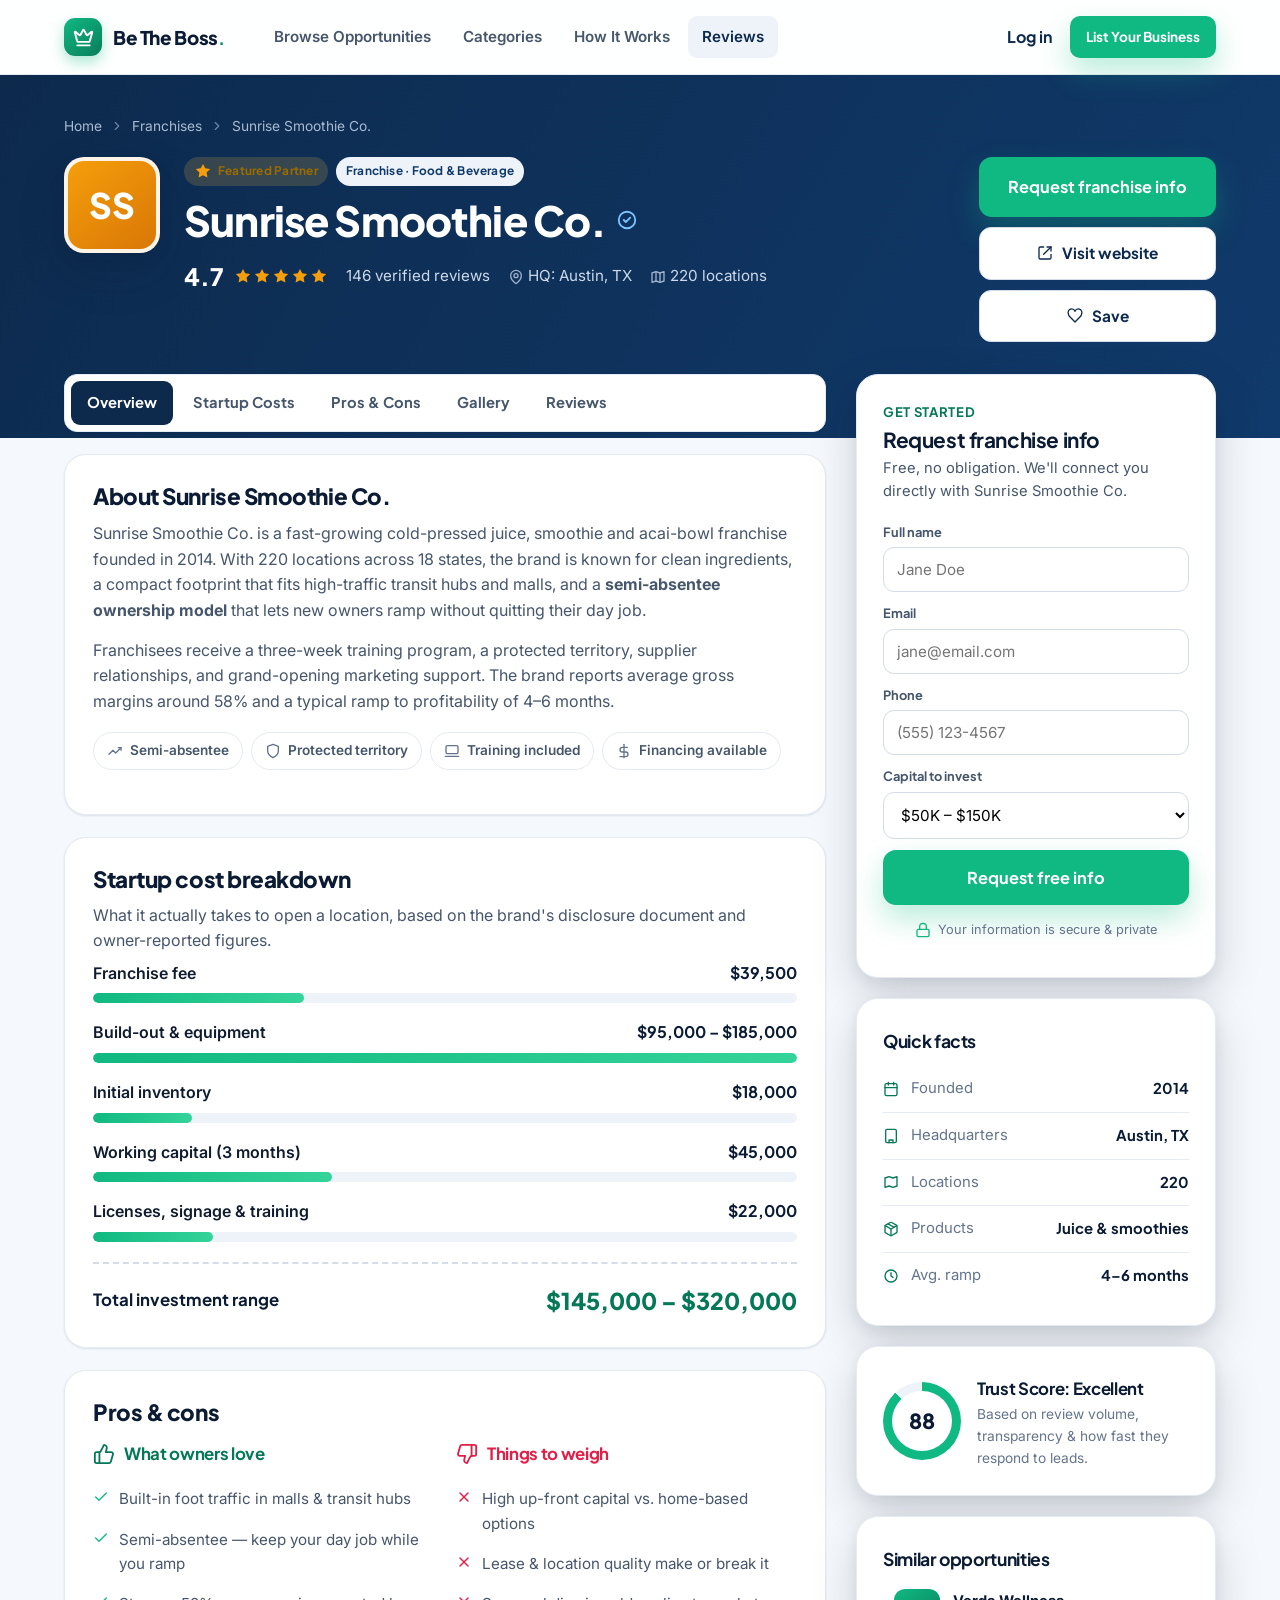
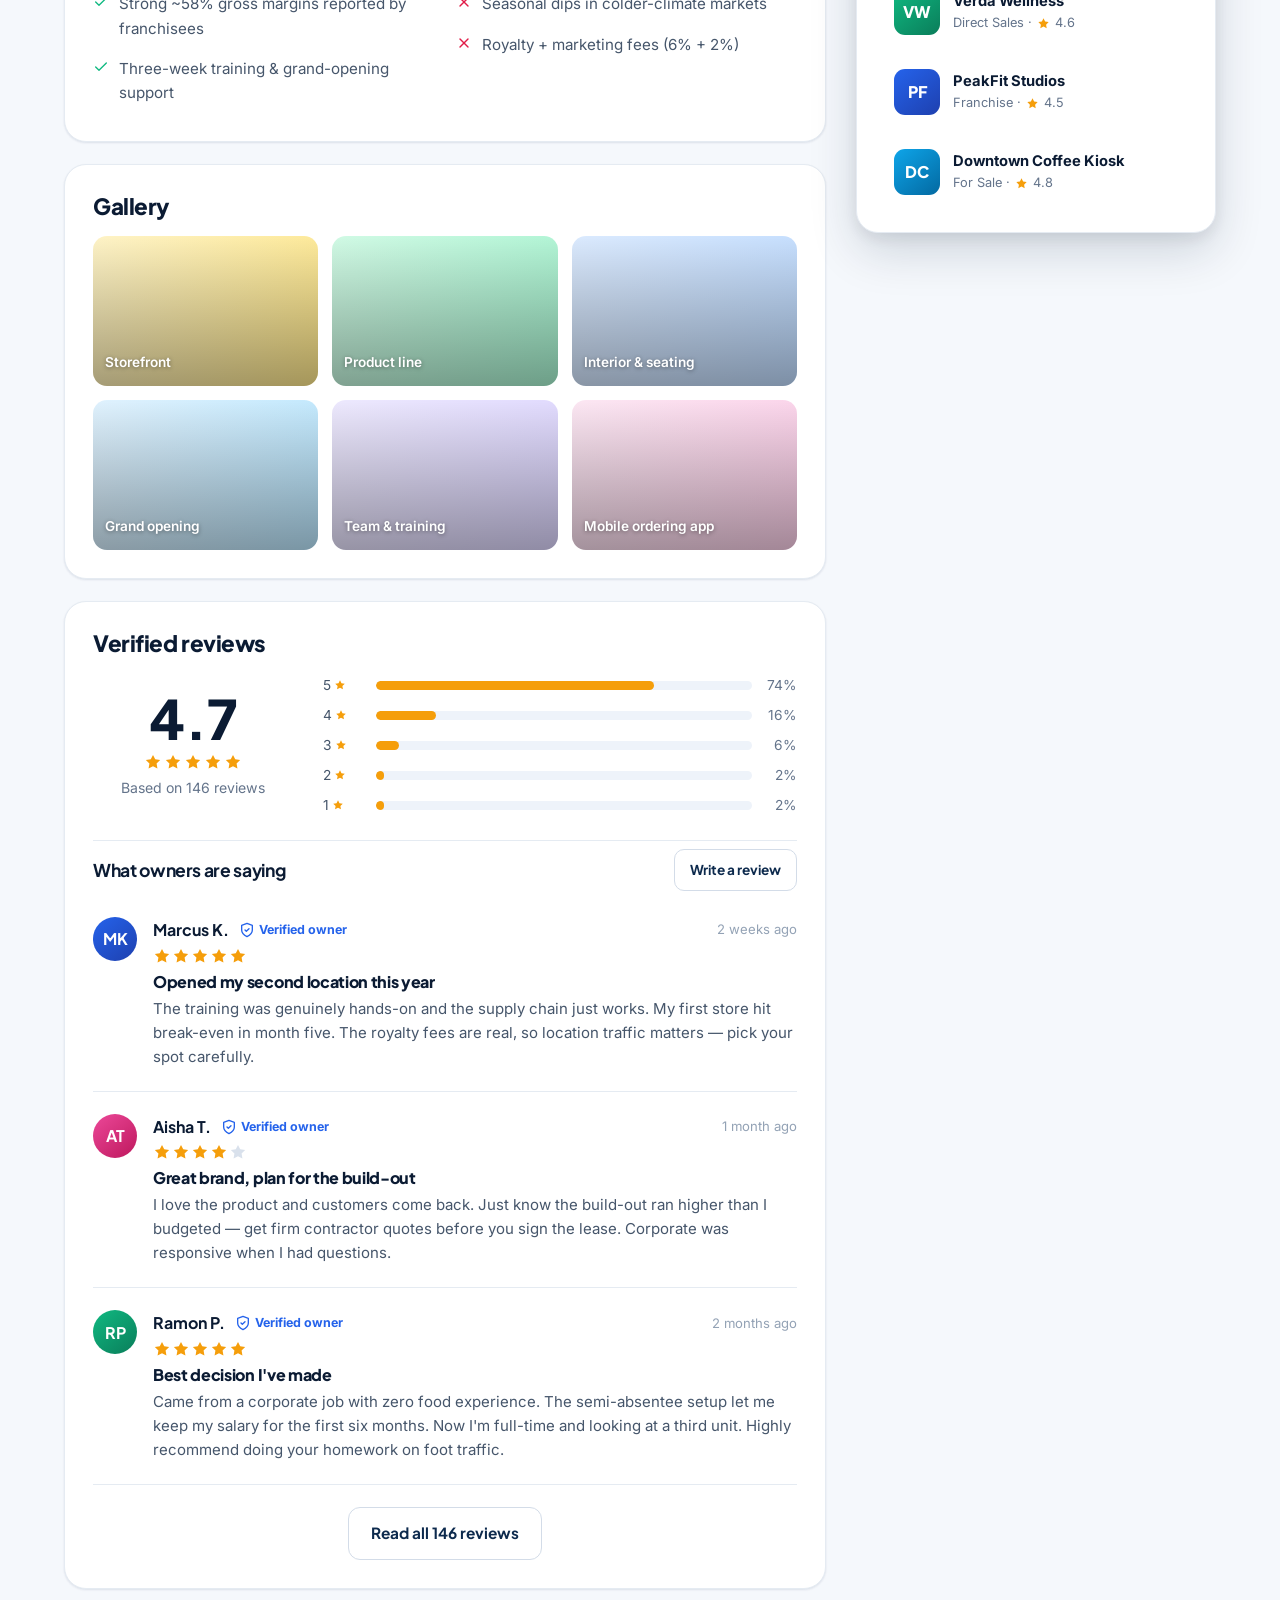
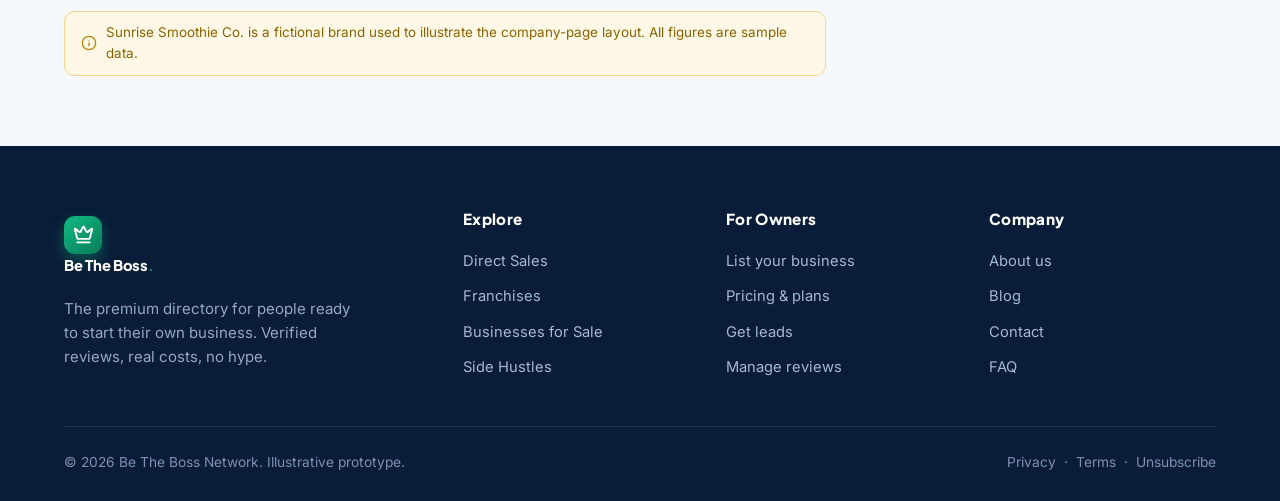
==== company.html @ 48be7996 "Be The Boss Network — design prototype (illustrative mock) Co-Authored-By: Claude Opus 4.8 (1M conte" ====
<!DOCTYPE html>
<html lang="en">
<head>
<meta charset="UTF-8" />
<meta name="viewport" content="width=device-width, initial-scale=1" />
<title>Sunrise Smoothie Co. — Reviews, Startup Costs &amp; Franchise Info | Be The Boss Network</title>
<meta name="description" content="Sunrise Smoothie Co. franchise reviews from real owners, full startup-cost breakdown, pros and cons, and how to request information." />
<link rel="preconnect" href="https://fonts.googleapis.com" />
<link rel="preconnect" href="https://fonts.gstatic.com" crossorigin />
<link href="https://fonts.googleapis.com/css2?family=Inter:wght@400;500;600;700&family=Plus+Jakarta+Sans:wght@600;700;800&display=swap" rel="stylesheet" />
<link rel="stylesheet" href="assets/styles.css" />
<!-- Google AdSense (pub-9959416972855769) — Auto Ads serve site-wide on the live domain -->
<script async src="https://pagead2.googlesyndication.com/pagead/js/adsbygoogle.js?client=ca-pub-9959416972855769" crossorigin="anonymous"></script>
</head>
<body>

<!-- ============ NAV ============ -->
<header class="nav">
  <div class="container nav-inner">
    <a class="brand" href="index.html">
      <span class="brand-mark"><svg class="ico" viewBox="0 0 24 24"><path d="M11.562 3.266a.5.5 0 0 1 .876 0L15.39 8.87a1 1 0 0 0 1.516.294L21.183 5.5a.5.5 0 0 1 .798.519l-2.834 10.246a1 1 0 0 1-.956.734H5.81a1 1 0 0 1-.957-.734L2.02 6.02a.5.5 0 0 1 .798-.52l4.276 3.664a1 1 0 0 0 1.516-.294z"/><path d="M5 21h14"/></svg></span>
      <span>Be The Boss<b>.</b></span>
    </a>
    <nav class="nav-links">
      <a href="directory.html">Browse Opportunities</a>
      <a href="index.html#categories">Categories</a>
      <a href="index.html#how">How It Works</a>
      <a href="company.html" class="active">Reviews</a>
    </nav>
    <div class="nav-actions">
      <a class="login" href="#">Log in</a>
      <a class="btn btn-primary btn-sm" href="#">List Your Business</a>
    </div>
    <button class="nav-toggle" aria-label="Open menu" aria-expanded="false">
      <svg class="ico" viewBox="0 0 24 24"><path d="M4 6h16M4 12h16M4 18h16"/></svg>
    </button>
  </div>
  <div class="nav-mobile">
    <a href="directory.html">Browse Opportunities</a>
    <a href="index.html#categories">Categories</a>
    <a href="index.html#how">How It Works</a>
    <a href="company.html">Reviews</a>
    <a href="#">Log in</a>
    <a class="btn btn-primary" href="#">List Your Business</a>
  </div>
</header>

<!-- ============ COMPANY HERO ============ -->
<section class="co-hero">
  <div class="container">
    <div class="breadcrumb">
      <a href="index.html">Home</a><svg class="ico" viewBox="0 0 24 24"><path d="m9 6 6 6-6 6"/></svg>
      <a href="directory.html">Franchises</a><svg class="ico" viewBox="0 0 24 24"><path d="m9 6 6 6-6 6"/></svg>
      <span>Sunrise Smoothie Co.</span>
    </div>
    <div class="co-head">
      <div class="co-logo lg-3">SS</div>
      <div class="co-headmain">
        <div class="tags">
          <span class="badge badge-featured"><svg class="star" viewBox="0 0 24 24"><path d="M12 2.5l2.95 5.98 6.6.96-4.77 4.65 1.13 6.57L12 17.55l-5.9 3.1 1.13-6.57L2.45 9.44l6.6-.96z"/></svg> Featured Partner</span>
          <span class="badge badge-cat">Franchise · Food &amp; Beverage</span>
        </div>
        <h1>Sunrise Smoothie Co. <svg class="ico" viewBox="0 0 24 24" style="color:#7cc4ff"><circle cx="12" cy="12" r="9"/><path d="m8.5 12 2.2 2.2 4.8-4.8"/></svg></h1>
        <div class="sub">
          <span class="co-rating-lg"><span class="big">4.7</span>
            <span class="stars" style="display:inline-flex;gap:1px">
              <svg class="star" viewBox="0 0 24 24"><path d="M12 2.5l2.95 5.98 6.6.96-4.77 4.65 1.13 6.57L12 17.55l-5.9 3.1 1.13-6.57L2.45 9.44l6.6-.96z"/></svg><svg class="star" viewBox="0 0 24 24"><path d="M12 2.5l2.95 5.98 6.6.96-4.77 4.65 1.13 6.57L12 17.55l-5.9 3.1 1.13-6.57L2.45 9.44l6.6-.96z"/></svg><svg class="star" viewBox="0 0 24 24"><path d="M12 2.5l2.95 5.98 6.6.96-4.77 4.65 1.13 6.57L12 17.55l-5.9 3.1 1.13-6.57L2.45 9.44l6.6-.96z"/></svg><svg class="star" viewBox="0 0 24 24"><path d="M12 2.5l2.95 5.98 6.6.96-4.77 4.65 1.13 6.57L12 17.55l-5.9 3.1 1.13-6.57L2.45 9.44l6.6-.96z"/></svg><svg class="star" viewBox="0 0 24 24"><path d="M12 2.5l2.95 5.98 6.6.96-4.77 4.65 1.13 6.57L12 17.55l-5.9 3.1 1.13-6.57L2.45 9.44l6.6-.96z"/></svg>
            </span>
          </span>
          <span>146 verified reviews</span>
          <span><svg class="ico ico-sm" viewBox="0 0 24 24"><path d="M20 10c0 6-8 12-8 12s-8-6-8-12a8 8 0 0 1 16 0Z"/><circle cx="12" cy="10" r="3"/></svg> HQ: Austin, TX</span>
          <span><svg class="ico ico-sm" viewBox="0 0 24 24"><path d="M9 4 3 6v14l6-2 6 2 6-2V4l-6 2-6-2Z"/><path d="M9 4v14M15 6v14"/></svg> 220 locations</span>
        </div>
      </div>
      <div class="co-actions">
        <a class="btn btn-primary btn-lg" href="#request">Request franchise info</a>
        <a class="btn btn-ghost" href="#"><svg class="ico ico-sm" viewBox="0 0 24 24"><path d="M15 3h6v6"/><path d="M10 14 21 3"/><path d="M21 14v5a2 2 0 0 1-2 2H5a2 2 0 0 1-2-2V5a2 2 0 0 1 2-2h5"/></svg> Visit website</a>
        <a class="btn btn-ghost" href="#"><svg class="ico ico-sm" viewBox="0 0 24 24"><path d="M19 14c1.49-1.46 3-3.21 3-5.5A4.5 4.5 0 0 0 12 5 4.5 4.5 0 0 0 2 8.5c0 2.3 1.5 4.05 3 5.5l7 7Z"/></svg> Save</a>
      </div>
    </div>
  </div>
</section>

<!-- ============ LAYOUT ============ -->
<div class="container">
  <div class="co-layout">

    <!-- MAIN -->
    <div class="co-main">

      <nav class="tabbar">
        <a href="#overview" class="active">Overview</a>
        <a href="#costs">Startup Costs</a>
        <a href="#proscons">Pros &amp; Cons</a>
        <a href="#gallery">Gallery</a>
        <a href="#reviews">Reviews</a>
      </nav>

      <!-- Overview -->
      <section id="overview" class="card">
        <h2>About Sunrise Smoothie Co.</h2>
        <p style="margin-top:12px">Sunrise Smoothie Co. is a fast-growing cold-pressed juice, smoothie and acai-bowl franchise founded in 2014. With 220 locations across 18 states, the brand is known for clean ingredients, a compact footprint that fits high-traffic transit hubs and malls, and a <strong>semi-absentee ownership model</strong> that lets new owners ramp without quitting their day job.</p>
        <p style="margin-top:14px">Franchisees receive a three-week training program, a protected territory, supplier relationships, and grand-opening marketing support. The brand reports average gross margins around 58% and a typical ramp to profitability of 4–6 months.</p>
        <div class="opp-meta" style="margin-top:18px">
          <span class="chip"><svg class="ico ico-sm" viewBox="0 0 24 24"><path d="M3 17l6-6 4 4 8-8"/><path d="M17 7h4v4"/></svg> Semi-absentee</span>
          <span class="chip"><svg class="ico ico-sm" viewBox="0 0 24 24"><path d="M12 22s8-4 8-10V5l-8-3-8 3v7c0 6 8 10 8 10Z"/></svg> Protected territory</span>
          <span class="chip"><svg class="ico ico-sm" viewBox="0 0 24 24"><rect x="3" y="4" width="18" height="12" rx="2"/><path d="M2 20h20"/></svg> Training included</span>
          <span class="chip"><svg class="ico ico-sm" viewBox="0 0 24 24"><path d="M12 2v20"/><path d="M17 6.5H9.5a3.5 3.5 0 0 0 0 7h5a3.5 3.5 0 0 1 0 7H6"/></svg> Financing available</span>
        </div>
      </section>

      <!-- Costs -->
      <section id="costs" class="card">
        <h2>Startup cost breakdown</h2>
        <p style="margin-top:10px;margin-bottom:6px">What it actually takes to open a location, based on the brand's disclosure document and owner-reported figures.</p>
        <div class="cost-list">
          <div class="cost-item"><div class="cost-top"><span class="cost-name">Franchise fee</span><span class="cost-val">$39,500</span></div><div class="bar"><i style="width:30%"></i></div></div>
          <div class="cost-item"><div class="cost-top"><span class="cost-name">Build-out &amp; equipment</span><span class="cost-val">$95,000 – $185,000</span></div><div class="bar"><i style="width:100%"></i></div></div>
          <div class="cost-item"><div class="cost-top"><span class="cost-name">Initial inventory</span><span class="cost-val">$18,000</span></div><div class="bar"><i style="width:14%"></i></div></div>
          <div class="cost-item"><div class="cost-top"><span class="cost-name">Working capital (3 months)</span><span class="cost-val">$45,000</span></div><div class="bar"><i style="width:34%"></i></div></div>
          <div class="cost-item"><div class="cost-top"><span class="cost-name">Licenses, signage &amp; training</span><span class="cost-val">$22,000</span></div><div class="bar"><i style="width:17%"></i></div></div>
        </div>
        <div class="cost-total"><span class="lbl">Total investment range</span><span class="amt">$145,000 – $320,000</span></div>
      </section>

      <!-- Pros & cons -->
      <section id="proscons" class="card">
        <h2 style="margin-bottom:18px">Pros &amp; cons</h2>
        <div class="pc-grid">
          <div class="pc pros">
            <h3><svg class="ico" viewBox="0 0 24 24"><path d="M7 10v12"/><path d="M15 5.88 14 10h5.83a2 2 0 0 1 1.92 2.56l-2.33 8A2 2 0 0 1 17.5 22H4a2 2 0 0 1-2-2v-8a2 2 0 0 1 2-2h2.76a2 2 0 0 0 1.79-1.11L12 2a3.13 3.13 0 0 1 3 3.88Z"/></svg> What owners love</h3>
            <ul>
              <li><svg class="ico ico-sm" viewBox="0 0 24 24"><path d="M20 6 9 17l-5-5"/></svg> Built-in foot traffic in malls &amp; transit hubs</li>
              <li><svg class="ico ico-sm" viewBox="0 0 24 24"><path d="M20 6 9 17l-5-5"/></svg> Semi-absentee — keep your day job while you ramp</li>
              <li><svg class="ico ico-sm" viewBox="0 0 24 24"><path d="M20 6 9 17l-5-5"/></svg> Strong ~58% gross margins reported by franchisees</li>
              <li><svg class="ico ico-sm" viewBox="0 0 24 24"><path d="M20 6 9 17l-5-5"/></svg> Three-week training &amp; grand-opening support</li>
            </ul>
          </div>
          <div class="pc cons">
            <h3><svg class="ico" viewBox="0 0 24 24"><path d="M17 14V2"/><path d="M9 18.12 10 14H4.17a2 2 0 0 1-1.92-2.56l2.33-8A2 2 0 0 1 6.5 2H20a2 2 0 0 1 2 2v8a2 2 0 0 1-2 2h-2.76a2 2 0 0 0-1.79 1.11L12 22a3.13 3.13 0 0 1-3-3.88Z"/></svg> Things to weigh</h3>
            <ul>
              <li><svg class="ico ico-sm" viewBox="0 0 24 24"><path d="M18 6 6 18"/><path d="m6 6 12 12"/></svg> High up-front capital vs. home-based options</li>
              <li><svg class="ico ico-sm" viewBox="0 0 24 24"><path d="M18 6 6 18"/><path d="m6 6 12 12"/></svg> Lease &amp; location quality make or break it</li>
              <li><svg class="ico ico-sm" viewBox="0 0 24 24"><path d="M18 6 6 18"/><path d="m6 6 12 12"/></svg> Seasonal dips in colder-climate markets</li>
              <li><svg class="ico ico-sm" viewBox="0 0 24 24"><path d="M18 6 6 18"/><path d="m6 6 12 12"/></svg> Royalty + marketing fees (6% + 2%)</li>
            </ul>
          </div>
        </div>
      </section>

      <!-- Gallery -->
      <section id="gallery" class="card">
        <h2 style="margin-bottom:16px">Gallery</h2>
        <div class="gallery">
          <div class="shot cv-3"><span>Storefront</span></div>
          <div class="shot cv-1"><span>Product line</span></div>
          <div class="shot cv-2"><span>Interior &amp; seating</span></div>
          <div class="shot cv-6"><span>Grand opening</span></div>
          <div class="shot cv-4"><span>Team &amp; training</span></div>
          <div class="shot cv-5"><span>Mobile ordering app</span></div>
        </div>
      </section>

      <!-- Reviews -->
      <section id="reviews" class="card">
        <h2 style="margin-bottom:18px">Verified reviews</h2>
        <div class="rev-summary">
          <div class="rev-score">
            <div class="big">4.7</div>
            <div class="stars"><svg class="star" viewBox="0 0 24 24"><path d="M12 2.5l2.95 5.98 6.6.96-4.77 4.65 1.13 6.57L12 17.55l-5.9 3.1 1.13-6.57L2.45 9.44l6.6-.96z"/></svg><svg class="star" viewBox="0 0 24 24"><path d="M12 2.5l2.95 5.98 6.6.96-4.77 4.65 1.13 6.57L12 17.55l-5.9 3.1 1.13-6.57L2.45 9.44l6.6-.96z"/></svg><svg class="star" viewBox="0 0 24 24"><path d="M12 2.5l2.95 5.98 6.6.96-4.77 4.65 1.13 6.57L12 17.55l-5.9 3.1 1.13-6.57L2.45 9.44l6.6-.96z"/></svg><svg class="star" viewBox="0 0 24 24"><path d="M12 2.5l2.95 5.98 6.6.96-4.77 4.65 1.13 6.57L12 17.55l-5.9 3.1 1.13-6.57L2.45 9.44l6.6-.96z"/></svg><svg class="star" viewBox="0 0 24 24"><path d="M12 2.5l2.95 5.98 6.6.96-4.77 4.65 1.13 6.57L12 17.55l-5.9 3.1 1.13-6.57L2.45 9.44l6.6-.96z"/></svg></div>
            <div class="total">Based on 146 reviews</div>
          </div>
          <div class="rev-bars">
            <div class="rev-bar"><span class="lab">5 <svg class="star" viewBox="0 0 24 24" style="width:12px;height:12px"><path d="M12 2.5l2.95 5.98 6.6.96-4.77 4.65 1.13 6.57L12 17.55l-5.9 3.1 1.13-6.57L2.45 9.44l6.6-.96z"/></svg></span><span class="track"><i style="width:74%"></i></span><span class="pct">74%</span></div>
            <div class="rev-bar"><span class="lab">4 <svg class="star" viewBox="0 0 24 24" style="width:12px;height:12px"><path d="M12 2.5l2.95 5.98 6.6.96-4.77 4.65 1.13 6.57L12 17.55l-5.9 3.1 1.13-6.57L2.45 9.44l6.6-.96z"/></svg></span><span class="track"><i style="width:16%"></i></span><span class="pct">16%</span></div>
            <div class="rev-bar"><span class="lab">3 <svg class="star" viewBox="0 0 24 24" style="width:12px;height:12px"><path d="M12 2.5l2.95 5.98 6.6.96-4.77 4.65 1.13 6.57L12 17.55l-5.9 3.1 1.13-6.57L2.45 9.44l6.6-.96z"/></svg></span><span class="track"><i style="width:6%"></i></span><span class="pct">6%</span></div>
            <div class="rev-bar"><span class="lab">2 <svg class="star" viewBox="0 0 24 24" style="width:12px;height:12px"><path d="M12 2.5l2.95 5.98 6.6.96-4.77 4.65 1.13 6.57L12 17.55l-5.9 3.1 1.13-6.57L2.45 9.44l6.6-.96z"/></svg></span><span class="track"><i style="width:2%"></i></span><span class="pct">2%</span></div>
            <div class="rev-bar"><span class="lab">1 <svg class="star" viewBox="0 0 24 24" style="width:12px;height:12px"><path d="M12 2.5l2.95 5.98 6.6.96-4.77 4.65 1.13 6.57L12 17.55l-5.9 3.1 1.13-6.57L2.45 9.44l6.6-.96z"/></svg></span><span class="track"><i style="width:2%"></i></span><span class="pct">2%</span></div>
          </div>
        </div>
        <div style="display:flex;justify-content:space-between;align-items:center;margin:6px 0 4px">
          <h3 class="blk" style="margin:0">What owners are saying</h3>
          <a class="btn btn-ghost btn-sm" href="#">Write a review</a>
        </div>

        <div class="review">
          <span class="avatar lg-2 ravatar">MK</span>
          <div>
            <div class="rhead"><span class="rname">Marcus K.</span><span class="rverified"><svg class="ico ico-sm" viewBox="0 0 24 24"><path d="M12 22s8-4 8-10V5l-8-3-8 3v7c0 6 8 10 8 10Z"/><path d="m9 12 2 2 4-4"/></svg> Verified owner</span><span class="rdate">2 weeks ago</span></div>
            <div class="rstars"><svg class="star" viewBox="0 0 24 24"><path d="M12 2.5l2.95 5.98 6.6.96-4.77 4.65 1.13 6.57L12 17.55l-5.9 3.1 1.13-6.57L2.45 9.44l6.6-.96z"/></svg><svg class="star" viewBox="0 0 24 24"><path d="M12 2.5l2.95 5.98 6.6.96-4.77 4.65 1.13 6.57L12 17.55l-5.9 3.1 1.13-6.57L2.45 9.44l6.6-.96z"/></svg><svg class="star" viewBox="0 0 24 24"><path d="M12 2.5l2.95 5.98 6.6.96-4.77 4.65 1.13 6.57L12 17.55l-5.9 3.1 1.13-6.57L2.45 9.44l6.6-.96z"/></svg><svg class="star" viewBox="0 0 24 24"><path d="M12 2.5l2.95 5.98 6.6.96-4.77 4.65 1.13 6.57L12 17.55l-5.9 3.1 1.13-6.57L2.45 9.44l6.6-.96z"/></svg><svg class="star" viewBox="0 0 24 24"><path d="M12 2.5l2.95 5.98 6.6.96-4.77 4.65 1.13 6.57L12 17.55l-5.9 3.1 1.13-6.57L2.45 9.44l6.6-.96z"/></svg></div>
            <h4>Opened my second location this year</h4>
            <p>The training was genuinely hands-on and the supply chain just works. My first store hit break-even in month five. The royalty fees are real, so location traffic matters — pick your spot carefully.</p>
          </div>
        </div>

        <div class="review">
          <span class="avatar lg-5 ravatar">AT</span>
          <div>
            <div class="rhead"><span class="rname">Aisha T.</span><span class="rverified"><svg class="ico ico-sm" viewBox="0 0 24 24"><path d="M12 22s8-4 8-10V5l-8-3-8 3v7c0 6 8 10 8 10Z"/><path d="m9 12 2 2 4-4"/></svg> Verified owner</span><span class="rdate">1 month ago</span></div>
            <div class="rstars"><svg class="star" viewBox="0 0 24 24"><path d="M12 2.5l2.95 5.98 6.6.96-4.77 4.65 1.13 6.57L12 17.55l-5.9 3.1 1.13-6.57L2.45 9.44l6.6-.96z"/></svg><svg class="star" viewBox="0 0 24 24"><path d="M12 2.5l2.95 5.98 6.6.96-4.77 4.65 1.13 6.57L12 17.55l-5.9 3.1 1.13-6.57L2.45 9.44l6.6-.96z"/></svg><svg class="star" viewBox="0 0 24 24"><path d="M12 2.5l2.95 5.98 6.6.96-4.77 4.65 1.13 6.57L12 17.55l-5.9 3.1 1.13-6.57L2.45 9.44l6.6-.96z"/></svg><svg class="star" viewBox="0 0 24 24"><path d="M12 2.5l2.95 5.98 6.6.96-4.77 4.65 1.13 6.57L12 17.55l-5.9 3.1 1.13-6.57L2.45 9.44l6.6-.96z"/></svg><svg class="star empty" viewBox="0 0 24 24"><path d="M12 2.5l2.95 5.98 6.6.96-4.77 4.65 1.13 6.57L12 17.55l-5.9 3.1 1.13-6.57L2.45 9.44l6.6-.96z"/></svg></div>
            <h4>Great brand, plan for the build-out</h4>
            <p>I love the product and customers come back. Just know the build-out ran higher than I budgeted — get firm contractor quotes before you sign the lease. Corporate was responsive when I had questions.</p>
          </div>
        </div>

        <div class="review">
          <span class="avatar lg-1 ravatar">RP</span>
          <div>
            <div class="rhead"><span class="rname">Ramon P.</span><span class="rverified"><svg class="ico ico-sm" viewBox="0 0 24 24"><path d="M12 22s8-4 8-10V5l-8-3-8 3v7c0 6 8 10 8 10Z"/><path d="m9 12 2 2 4-4"/></svg> Verified owner</span><span class="rdate">2 months ago</span></div>
            <div class="rstars"><svg class="star" viewBox="0 0 24 24"><path d="M12 2.5l2.95 5.98 6.6.96-4.77 4.65 1.13 6.57L12 17.55l-5.9 3.1 1.13-6.57L2.45 9.44l6.6-.96z"/></svg><svg class="star" viewBox="0 0 24 24"><path d="M12 2.5l2.95 5.98 6.6.96-4.77 4.65 1.13 6.57L12 17.55l-5.9 3.1 1.13-6.57L2.45 9.44l6.6-.96z"/></svg><svg class="star" viewBox="0 0 24 24"><path d="M12 2.5l2.95 5.98 6.6.96-4.77 4.65 1.13 6.57L12 17.55l-5.9 3.1 1.13-6.57L2.45 9.44l6.6-.96z"/></svg><svg class="star" viewBox="0 0 24 24"><path d="M12 2.5l2.95 5.98 6.6.96-4.77 4.65 1.13 6.57L12 17.55l-5.9 3.1 1.13-6.57L2.45 9.44l6.6-.96z"/></svg><svg class="star" viewBox="0 0 24 24"><path d="M12 2.5l2.95 5.98 6.6.96-4.77 4.65 1.13 6.57L12 17.55l-5.9 3.1 1.13-6.57L2.45 9.44l6.6-.96z"/></svg></div>
            <h4>Best decision I've made</h4>
            <p>Came from a corporate job with zero food experience. The semi-absentee setup let me keep my salary for the first six months. Now I'm full-time and looking at a third unit. Highly recommend doing your homework on foot traffic.</p>
          </div>
        </div>

        <div class="center" style="margin-top:22px"><a class="btn btn-ghost" href="#">Read all 146 reviews</a></div>
      </section>

      <p class="proto-note"><svg class="ico ico-sm" viewBox="0 0 24 24"><circle cx="12" cy="12" r="10"/><path d="M12 16v-4M12 8h.01"/></svg> Sunrise Smoothie Co. is a fictional brand used to illustrate the company-page layout. All figures are sample data.</p>
    </div>

    <!-- SIDEBAR -->
    <aside class="co-side">

      <div class="lead-card" id="request">
        <div class="lead-eyebrow">Get started</div>
        <h3>Request franchise info</h3>
        <p class="lead-sub">Free, no obligation. We'll connect you directly with Sunrise Smoothie Co.</p>
        <form class="lead-form" data-mock-form data-success="Request sent — the team will reach out within 1 business day.">
          <div class="field-row"><label for="ln">Full name</label><input id="ln" placeholder="Jane Doe" required /></div>
          <div class="field-row"><label for="le">Email</label><input id="le" type="email" placeholder="jane@email.com" required /></div>
          <div class="field-row"><label for="lp">Phone</label><input id="lp" type="tel" placeholder="(555) 123-4567" /></div>
          <div class="field-row"><label for="lb">Capital to invest</label>
            <select id="lb">
              <option>$50K – $150K</option>
              <option>$150K – $300K</option>
              <option>$300K+</option>
              <option>Exploring / not sure yet</option>
            </select>
          </div>
          <button class="btn btn-primary btn-block btn-lg" type="submit">Request free info</button>
          <div class="lead-trust"><svg class="ico ico-sm" viewBox="0 0 24 24"><rect x="3" y="11" width="18" height="11" rx="2"/><path d="M7 11V7a5 5 0 0 1 10 0v4"/></svg> Your information is secure &amp; private</div>
          <span data-form-note></span>
        </form>
      </div>

      <div class="lead-card">
        <h3 class="blk" style="font-size:1.1rem;margin-bottom:14px">Quick facts</h3>
        <ul class="facts">
          <li><svg class="ico ico-sm" viewBox="0 0 24 24"><rect x="3" y="4" width="18" height="18" rx="2"/><path d="M3 10h18M8 2v4M16 2v4"/></svg><span class="k">Founded</span><span class="v">2014</span></li>
          <li><svg class="ico ico-sm" viewBox="0 0 24 24"><rect x="4" y="2" width="16" height="20" rx="2"/><path d="M9 22v-4h6v4"/></svg><span class="k">Headquarters</span><span class="v">Austin, TX</span></li>
          <li><svg class="ico ico-sm" viewBox="0 0 24 24"><path d="M9 4 3 6v14l6-2 6 2 6-2V4l-6 2-6-2Z"/></svg><span class="k">Locations</span><span class="v">220</span></li>
          <li><svg class="ico ico-sm" viewBox="0 0 24 24"><path d="m7.5 4.27 9 5.15"/><path d="M21 8a2 2 0 0 0-1-1.73l-7-4a2 2 0 0 0-2 0l-7 4A2 2 0 0 0 3 8v8a2 2 0 0 0 1 1.73l7 4a2 2 0 0 0 2 0l7-4A2 2 0 0 0 21 16Z"/><path d="m3.3 7 8.7 5 8.7-5"/><path d="M12 22V12"/></svg><span class="k">Products</span><span class="v">Juice &amp; smoothies</span></li>
          <li><svg class="ico ico-sm" viewBox="0 0 24 24"><circle cx="12" cy="12" r="9"/><path d="M12 7v5l3 2"/></svg><span class="k">Avg. ramp</span><span class="v">4–6 months</span></li>
        </ul>
      </div>

      <div class="lead-card">
        <div class="trust-score">
          <div class="trust-ring"><div class="inner">88</div></div>
          <div class="tdesc"><h3>Trust Score: Excellent</h3><p>Based on review volume, transparency &amp; how fast they respond to leads.</p></div>
        </div>
      </div>

      <div class="lead-card">
        <h3 class="blk" style="font-size:1.1rem;margin-bottom:8px">Similar opportunities</h3>
        <div class="similar">
          <a class="sim-item" href="company.html"><span class="sim-logo lg-1">VW</span><div><div class="si-name">Verda Wellness</div><div class="si-meta">Direct Sales · <svg class="star" viewBox="0 0 24 24" style="width:13px;height:13px"><path d="M12 2.5l2.95 5.98 6.6.96-4.77 4.65 1.13 6.57L12 17.55l-5.9 3.1 1.13-6.57L2.45 9.44l6.6-.96z"/></svg> 4.6</div></div></a>
          <a class="sim-item" href="company.html"><span class="sim-logo lg-2">PF</span><div><div class="si-name">PeakFit Studios</div><div class="si-meta">Franchise · <svg class="star" viewBox="0 0 24 24" style="width:13px;height:13px"><path d="M12 2.5l2.95 5.98 6.6.96-4.77 4.65 1.13 6.57L12 17.55l-5.9 3.1 1.13-6.57L2.45 9.44l6.6-.96z"/></svg> 4.5</div></div></a>
          <a class="sim-item" href="company.html"><span class="sim-logo lg-6">DC</span><div><div class="si-name">Downtown Coffee Kiosk</div><div class="si-meta">For Sale · <svg class="star" viewBox="0 0 24 24" style="width:13px;height:13px"><path d="M12 2.5l2.95 5.98 6.6.96-4.77 4.65 1.13 6.57L12 17.55l-5.9 3.1 1.13-6.57L2.45 9.44l6.6-.96z"/></svg> 4.8</div></div></a>
        </div>
      </div>

    </aside>
  </div>
</div>

<!-- ============ FOOTER ============ -->
<footer class="footer">
  <div class="container">
    <div class="footer-top">
      <div class="footer-col">
        <a class="brand" href="index.html"><span class="brand-mark"><svg class="ico" viewBox="0 0 24 24"><path d="M11.562 3.266a.5.5 0 0 1 .876 0L15.39 8.87a1 1 0 0 0 1.516.294L21.183 5.5a.5.5 0 0 1 .798.519l-2.834 10.246a1 1 0 0 1-.956.734H5.81a1 1 0 0 1-.957-.734L2.02 6.02a.5.5 0 0 1 .798-.52l4.276 3.664a1 1 0 0 0 1.516-.294z"/><path d="M5 21h14"/></svg></span><span>Be The Boss<b>.</b></span></a>
        <p>The premium directory for people ready to start their own business. Verified reviews, real costs, no hype.</p>
      </div>
      <div class="footer-col"><h4>Explore</h4><a href="directory.html">Direct Sales</a><a href="directory.html">Franchises</a><a href="directory.html">Businesses for Sale</a><a href="directory.html">Side Hustles</a></div>
      <div class="footer-col"><h4>For Owners</h4><a href="#">List your business</a><a href="#">Pricing &amp; plans</a><a href="#">Get leads</a><a href="#">Manage reviews</a></div>
      <div class="footer-col"><h4>Company</h4><a href="#">About us</a><a href="#">Blog</a><a href="#">Contact</a><a href="#">FAQ</a></div>
    </div>
    <div class="footer-bot">
      <span>© 2026 Be The Boss Network. Illustrative prototype.</span>
      <span><a href="#">Privacy</a> &nbsp;·&nbsp; <a href="#">Terms</a> &nbsp;·&nbsp; <a href="#">Unsubscribe</a></span>
    </div>
  </div>
</footer>

<script src="assets/app.js"></script>
</body>
</html>
---- assets/styles.css ----
/* ============================================================
   Be The Boss Network — Prototype design system
   Navy + Emerald + Gold · Plus Jakarta Sans / Inter
   Self-contained, no build step. Illustrative mockup only.
   ============================================================ */

/* ---------- Tokens ---------- */
:root{
  --ink:#0B1B33;
  --navy:#0D2A4D;
  --navy-700:#103a6b;
  --navy-900:#091d38;
  --brand:#2563EB;
  --emerald:#10B981;
  --emerald-600:#059669;
  --emerald-700:#047857;
  --gold:#F4B740;
  --amber:#F59E0B;
  --rose:#E11D48;

  --bg:#F5F8FC;
  --surface:#FFFFFF;
  --surface-2:#FBFCFE;

  --text:#0F1C2E;
  --muted:#46566B;
  --subtle:#64748B;
  --faint:#93A2B5;

  --border:#E5EBF2;
  --border-strong:#D3DCE8;

  --shadow-sm:0 1px 2px rgba(13,42,77,.06), 0 1px 3px rgba(13,42,77,.05);
  --shadow:0 4px 14px rgba(13,42,77,.08), 0 2px 6px rgba(13,42,77,.05);
  --shadow-lg:0 18px 48px rgba(9,29,56,.16), 0 6px 16px rgba(9,29,56,.08);
  --shadow-brand:0 14px 30px rgba(16,185,129,.28);

  --radius-sm:10px;
  --radius:14px;
  --radius-lg:22px;
  --radius-xl:28px;

  --container:1200px;
  --font-head:'Plus Jakarta Sans','Segoe UI',system-ui,-apple-system,sans-serif;
  --font-body:'Inter','Segoe UI',system-ui,-apple-system,sans-serif;

  --ring:0 0 0 3px rgba(37,99,235,.35);
}

/* ---------- Reset / base ---------- */
*,*::before,*::after{box-sizing:border-box}
html{scroll-behavior:smooth}
body{
  margin:0;
  font-family:var(--font-body);
  font-size:16px;
  line-height:1.6;
  color:var(--text);
  background:var(--bg);
  -webkit-font-smoothing:antialiased;
  text-rendering:optimizeLegibility;
}
h1,h2,h3,h4,h5{font-family:var(--font-head);color:var(--ink);line-height:1.18;margin:0;font-weight:800;letter-spacing:-.02em}
h1{font-size:clamp(2.2rem,4.6vw,3.5rem)}
h2{font-size:clamp(1.6rem,3vw,2.3rem)}
h3{font-size:1.22rem;font-weight:700}
p{margin:0}
a{color:inherit;text-decoration:none}
img{max-width:100%;display:block}
ul{margin:0;padding:0;list-style:none}
button{font-family:inherit;cursor:pointer}
:focus-visible{outline:none;box-shadow:var(--ring);border-radius:6px}

/* ---------- Layout helpers ---------- */
.container{max-width:var(--container);margin:0 auto;padding:0 24px}
.section{padding:76px 0}
.section-sm{padding:48px 0}
.center{text-align:center}
.eyebrow{
  display:inline-flex;align-items:center;gap:8px;
  font-family:var(--font-head);font-weight:700;font-size:.78rem;
  letter-spacing:.12em;text-transform:uppercase;color:var(--emerald-700);
  background:rgba(16,185,129,.10);padding:6px 12px;border-radius:999px;
}
.section-head{max-width:640px;margin:0 auto 44px}
.section-head.left{margin-left:0;text-align:left}
.section-head p{color:var(--muted);font-size:1.06rem;margin-top:12px}
.muted{color:var(--muted)}
.subtle{color:var(--subtle)}

/* ---------- Icons ---------- */
.ico{width:22px;height:22px;flex:none;fill:none;stroke:currentColor;stroke-width:2;stroke-linecap:round;stroke-linejoin:round}
.ico-sm{width:16px;height:16px}
.ico-lg{width:26px;height:26px}
.star{width:18px;height:18px;fill:var(--amber);stroke:none}
.star.empty{fill:#D9E1EC}

/* ---------- Buttons ---------- */
.btn{
  display:inline-flex;align-items:center;justify-content:center;gap:9px;
  font-family:var(--font-head);font-weight:700;font-size:.96rem;
  padding:13px 22px;border-radius:12px;border:1px solid transparent;
  cursor:pointer;transition:transform .15s ease,box-shadow .2s ease,background .2s ease,color .2s ease,border-color .2s ease;
  white-space:nowrap;
}
.btn:active{transform:translateY(1px)}
.btn-primary{background:var(--emerald);color:#fff;box-shadow:var(--shadow-brand)}
.btn-primary:hover{background:var(--emerald-600)}
.btn-dark{background:var(--navy);color:#fff}
.btn-dark:hover{background:var(--navy-700)}
.btn-ghost{background:#fff;color:var(--navy);border-color:var(--border-strong)}
.btn-ghost:hover{border-color:var(--navy);background:var(--surface-2)}
.btn-light{background:rgba(255,255,255,.14);color:#fff;border-color:rgba(255,255,255,.28);backdrop-filter:blur(4px)}
.btn-light:hover{background:rgba(255,255,255,.24)}
.btn-block{width:100%}
.btn-lg{padding:16px 28px;font-size:1.02rem;border-radius:13px}
.btn-sm{padding:9px 15px;font-size:.85rem;border-radius:10px}

/* ---------- Badges / chips ---------- */
.badge{display:inline-flex;align-items:center;gap:6px;font-family:var(--font-head);font-weight:700;font-size:.74rem;letter-spacing:.02em;padding:5px 10px;border-radius:999px}
.badge-verified{background:rgba(37,99,235,.10);color:var(--brand)}
.badge-featured{background:rgba(244,183,64,.18);color:#9a6b00}
.badge-cat{background:#EEF3FA;color:var(--navy-700)}
.badge-new{background:rgba(16,185,129,.12);color:var(--emerald-700)}
.chip{display:inline-flex;align-items:center;gap:7px;font-size:.85rem;font-weight:600;color:var(--muted);background:#fff;border:1px solid var(--border);padding:7px 13px;border-radius:999px}
.chip .ico{color:var(--subtle)}

/* ---------- Rating ---------- */
.rating{display:inline-flex;align-items:center;gap:3px}
.rating .stars{display:inline-flex;gap:1px}
.rating .score{font-family:var(--font-head);font-weight:700;color:var(--ink);margin-left:5px}
.rating .count{color:var(--subtle);font-size:.85rem;margin-left:3px}

/* ============================================================
   NAVBAR
   ============================================================ */
.nav{position:sticky;top:0;z-index:50;background:rgba(255,255,255,.88);backdrop-filter:blur(12px);border-bottom:1px solid var(--border)}
.nav-inner{display:flex;align-items:center;gap:28px;height:74px}
.brand{display:flex;align-items:center;gap:11px;font-family:var(--font-head);font-weight:800;font-size:1.18rem;color:var(--ink);letter-spacing:-.02em}
.brand-mark{width:38px;height:38px;border-radius:11px;display:grid;place-items:center;background:linear-gradient(140deg,var(--emerald),#0a7d5a);box-shadow:0 6px 14px rgba(16,185,129,.35)}
.brand-mark .ico{color:#fff;width:21px;height:21px;stroke-width:2.2}
.brand span b{color:var(--emerald-600)}
.nav-links{display:flex;align-items:center;gap:4px;margin-left:8px}
.nav-links a{font-weight:600;color:var(--muted);padding:9px 14px;border-radius:9px;font-size:.95rem;transition:color .15s,background .15s}
.nav-links a:hover{color:var(--ink);background:var(--surface-2)}
.nav-links a.active{color:var(--navy);background:#EEF3FA}
.nav-actions{margin-left:auto;display:flex;align-items:center;gap:12px}
.nav-actions .login{font-weight:700;color:var(--navy);font-family:var(--font-head);padding:9px 6px}
.nav-toggle{display:none;background:none;border:1px solid var(--border-strong);border-radius:10px;width:44px;height:44px;align-items:center;justify-content:center;color:var(--navy)}
.nav-mobile{display:none;flex-direction:column;gap:4px;padding:12px 24px 20px;border-bottom:1px solid var(--border);background:#fff}
.nav-mobile a{padding:12px 10px;border-radius:10px;font-weight:600;color:var(--muted)}
.nav-mobile a:hover{background:var(--surface-2)}
.nav-mobile .btn{margin-top:8px}
.nav-mobile.open{display:flex}

/* ============================================================
   HERO
   ============================================================ */
.hero{position:relative;background:radial-gradient(120% 130% at 80% -10%,#15407a 0%,var(--navy) 45%,var(--navy-900) 100%);color:#fff;overflow:hidden;padding:84px 0 150px}
.hero::after{content:"";position:absolute;inset:0;background-image:radial-gradient(rgba(255,255,255,.06) 1px,transparent 1px);background-size:26px 26px;opacity:.5;pointer-events:none}
.hero-glow{position:absolute;width:520px;height:520px;border-radius:50%;background:radial-gradient(circle,rgba(16,185,129,.32),transparent 65%);top:-160px;right:-120px;filter:blur(10px);pointer-events:none}
.hero .container{position:relative;z-index:2}
.hero .eyebrow{background:rgba(255,255,255,.12);color:#bff3df}
.hero h1{color:#fff;max-width:880px;margin:18px auto 0;text-align:center}
.hero h1 .accent{background:linear-gradient(100deg,var(--gold),#ffd479);-webkit-background-clip:text;background-clip:text;color:transparent}
.hero-sub{max-width:620px;margin:20px auto 0;text-align:center;color:#cdd9ea;font-size:1.16rem}
.hero-stats{display:flex;justify-content:center;gap:40px;margin-top:34px;flex-wrap:wrap}
.hero-stats .stat{text-align:center}
.hero-stats .num{font-family:var(--font-head);font-weight:800;font-size:1.7rem;color:#fff}
.hero-stats .num b{color:var(--gold)}
.hero-stats .lbl{color:#a9bbd2;font-size:.85rem;letter-spacing:.02em}

/* Search bar */
.search-wrap{max-width:880px;margin:38px auto 0;position:relative;z-index:3}
.search{display:flex;align-items:stretch;background:#fff;border-radius:16px;padding:8px;box-shadow:var(--shadow-lg);gap:6px}
.search .field{display:flex;align-items:center;gap:10px;padding:6px 14px;flex:1;min-width:0}
.search .field + .field{border-left:1px solid var(--border)}
.search .field .ico{color:var(--subtle)}
.search .field label{display:block;font-size:.7rem;font-weight:700;letter-spacing:.06em;text-transform:uppercase;color:var(--faint);font-family:var(--font-head)}
.search .field input,.search .field select{border:none;outline:none;font-size:.98rem;color:var(--ink);width:100%;background:transparent;font-family:var(--font-body);font-weight:500}
.search .field select{cursor:pointer}
.search .btn{flex:none}

.hero-trust{margin-top:26px;text-align:center;color:#9fb2cc;font-size:.85rem}
.hero-trust .ico{color:var(--emerald);vertical-align:-4px}

/* ============================================================
   CATEGORY TILES
   ============================================================ */
.cats{margin-top:-86px;position:relative;z-index:4}
.cat-grid{display:grid;grid-template-columns:repeat(5,1fr);gap:16px}
.cat-card{background:#fff;border:1px solid var(--border);border-radius:var(--radius);padding:22px 18px;text-align:center;transition:transform .18s ease,box-shadow .2s ease,border-color .2s ease;box-shadow:var(--shadow-sm)}
.cat-card:hover{transform:translateY(-4px);box-shadow:var(--shadow-lg);border-color:transparent}
.cat-ico{width:54px;height:54px;border-radius:14px;display:grid;place-items:center;margin:0 auto 14px;background:#EEF3FA;color:var(--navy)}
.cat-card:hover .cat-ico{background:linear-gradient(140deg,var(--emerald),#0a7d5a);color:#fff}
.cat-card .ico{width:26px;height:26px}
.cat-card h3{font-size:1rem;margin-bottom:3px}
.cat-card .count{color:var(--subtle);font-size:.85rem}

/* ============================================================
   OPPORTUNITY CARDS
   ============================================================ */
.opp-grid{display:grid;grid-template-columns:repeat(3,1fr);gap:22px}
.opp-card{background:#fff;border:1px solid var(--border);border-radius:var(--radius-lg);overflow:hidden;display:flex;flex-direction:column;transition:transform .18s ease,box-shadow .2s ease,border-color .2s ease;box-shadow:var(--shadow-sm)}
.opp-card:hover{transform:translateY(-5px);box-shadow:var(--shadow-lg);border-color:transparent}
.opp-cover{height:118px;position:relative;display:flex;align-items:flex-end;padding:14px}
.opp-cover .badge{position:absolute;top:13px}
.opp-cover .badge.left{left:13px}
.opp-cover .badge.right{right:13px;background:rgba(255,255,255,.92);color:var(--navy)}
.opp-logo{width:62px;height:62px;border-radius:14px;background:#fff;display:grid;place-items:center;font-family:var(--font-head);font-weight:800;font-size:1.4rem;color:#fff;box-shadow:var(--shadow);border:3px solid #fff;position:relative;top:30px}
.opp-body{padding:36px 20px 20px;display:flex;flex-direction:column;flex:1}
.opp-body .top{display:flex;align-items:center;justify-content:space-between;gap:8px;margin-bottom:8px}
.opp-card h3{font-size:1.16rem;display:flex;align-items:center;gap:7px}
.opp-card h3 .ico{color:var(--brand)}
.opp-cat{color:var(--subtle);font-size:.85rem;font-weight:600}
.opp-desc{color:var(--muted);font-size:.94rem;margin:10px 0 16px;flex:1}
.opp-meta{display:flex;gap:8px;flex-wrap:wrap;margin-bottom:16px}
.opp-foot{display:flex;align-items:center;justify-content:space-between;padding-top:15px;border-top:1px solid var(--border)}
.opp-cost{font-family:var(--font-head)}
.opp-cost .lbl{display:block;font-size:.7rem;text-transform:uppercase;letter-spacing:.05em;color:var(--faint);font-weight:700}
.opp-cost .val{font-weight:800;color:var(--ink);font-size:1.02rem}
.link-arrow{display:inline-flex;align-items:center;gap:6px;font-family:var(--font-head);font-weight:700;color:var(--emerald-700);font-size:.92rem}
.link-arrow .ico{transition:transform .15s ease}
.opp-card:hover .link-arrow .ico{transform:translateX(3px)}

/* logo color variants */
.lg-1{background:linear-gradient(140deg,#10B981,#0a7d5a)}
.lg-2{background:linear-gradient(140deg,#2563EB,#1e40af)}
.lg-3{background:linear-gradient(140deg,#F59E0B,#d97706)}
.lg-4{background:linear-gradient(140deg,#8B5CF6,#6d28d9)}
.lg-5{background:linear-gradient(140deg,#EC4899,#be185d)}
.lg-6{background:linear-gradient(140deg,#0EA5E9,#0369a1)}
.cv-1{background:linear-gradient(120deg,#d1fae5,#a7f3d0)}
.cv-2{background:linear-gradient(120deg,#dbeafe,#bfdbfe)}
.cv-3{background:linear-gradient(120deg,#fef3c7,#fde68a)}
.cv-4{background:linear-gradient(120deg,#ede9fe,#ddd6fe)}
.cv-5{background:linear-gradient(120deg,#fce7f3,#fbcfe8)}
.cv-6{background:linear-gradient(120deg,#e0f2fe,#bae6fd)}

/* ============================================================
   HOW IT WORKS
   ============================================================ */
.steps{display:grid;grid-template-columns:repeat(3,1fr);gap:26px}
.step{background:#fff;border:1px solid var(--border);border-radius:var(--radius);padding:30px 26px;position:relative}
.step .n{position:absolute;top:-16px;left:26px;width:38px;height:38px;border-radius:11px;background:var(--navy);color:#fff;display:grid;place-items:center;font-family:var(--font-head);font-weight:800}
.step .step-ico{width:50px;height:50px;border-radius:13px;background:rgba(16,185,129,.10);color:var(--emerald-700);display:grid;place-items:center;margin:8px 0 16px}
.step h3{margin-bottom:8px}
.step p{color:var(--muted);font-size:.96rem}

/* ============================================================
   TRUST / SOCIAL PROOF
   ============================================================ */
.band-dark{background:var(--navy);color:#fff}
.band-dark h2{color:#fff}
.proof-grid{display:grid;grid-template-columns:repeat(4,1fr);gap:22px;margin-top:8px}
.proof{padding:24px;border-radius:var(--radius);background:rgba(255,255,255,.05);border:1px solid rgba(255,255,255,.10)}
.proof .num{font-family:var(--font-head);font-weight:800;font-size:2.1rem;color:var(--gold)}
.proof .lbl{color:#c2d0e4;font-size:.95rem;margin-top:4px}

.testi-grid{display:grid;grid-template-columns:repeat(3,1fr);gap:22px}
.testi{background:#fff;border:1px solid var(--border);border-radius:var(--radius);padding:26px;box-shadow:var(--shadow-sm)}
.testi .stars{display:flex;gap:2px;margin-bottom:12px}
.testi p{color:var(--text);font-size:1rem;margin-bottom:18px}
.testi .who{display:flex;align-items:center;gap:12px}
.avatar{width:44px;height:44px;border-radius:50%;display:grid;place-items:center;color:#fff;font-family:var(--font-head);font-weight:700}
.testi .who .name{font-weight:700;color:var(--ink);font-size:.95rem}
.testi .who .role{color:var(--subtle);font-size:.84rem}

/* ============================================================
   NEWSLETTER / CTA BAND
   ============================================================ */
.cta-band{position:relative;background:linear-gradient(120deg,var(--navy),var(--navy-700));border-radius:var(--radius-xl);padding:54px 48px;color:#fff;overflow:hidden;box-shadow:var(--shadow-lg)}
.cta-band::before{content:"";position:absolute;width:360px;height:360px;border-radius:50%;background:radial-gradient(circle,rgba(16,185,129,.30),transparent 65%);top:-120px;left:-80px}
.cta-band::after{content:"";position:absolute;width:300px;height:300px;border-radius:50%;background:radial-gradient(circle,rgba(244,183,64,.22),transparent 65%);bottom:-130px;right:-60px}
.cta-band .inner{position:relative;z-index:2;display:flex;align-items:center;justify-content:space-between;gap:34px;flex-wrap:wrap}
.cta-band h2{color:#fff;max-width:520px}
.cta-band p{color:#cdd9ea;margin-top:10px;max-width:520px}
.news-form{display:flex;gap:10px;background:#fff;padding:8px;border-radius:14px;box-shadow:var(--shadow);min-width:340px}
.news-form input{border:none;outline:none;padding:12px 14px;font-size:1rem;flex:1;background:transparent;color:var(--ink)}
.form-note{font-size:.8rem;color:#9fb2cc;margin-top:10px}

/* ============================================================
   FOOTER
   ============================================================ */
.footer{background:var(--navy-900);color:#aebfd6;padding:64px 0 28px}
.footer-top{display:grid;grid-template-columns:1.6fr 1fr 1fr 1fr;gap:36px;padding-bottom:40px;border-bottom:1px solid rgba(255,255,255,.10)}
.footer .brand{color:#fff;margin-bottom:14px}
.footer-top p{color:#94a8c4;font-size:.94rem;max-width:300px}
.footer h4{color:#fff;font-family:var(--font-head);font-size:.95rem;margin-bottom:16px;letter-spacing:.02em}
.footer-col a{display:block;color:#a6b8d2;padding:6px 0;font-size:.92rem;transition:color .15s}
.footer-col a:hover{color:#fff}
.footer-soc{display:flex;gap:10px;margin-top:18px}
.footer-soc a{width:38px;height:38px;border-radius:10px;background:rgba(255,255,255,.07);display:grid;place-items:center;color:#cdd9ea;transition:background .15s}
.footer-soc a:hover{background:var(--emerald)}
.footer-bot{display:flex;justify-content:space-between;align-items:center;flex-wrap:wrap;gap:12px;padding-top:24px;color:#7d92b2;font-size:.86rem}
.footer-bot a{color:#7d92b2}
.footer-bot a:hover{color:#fff}

/* ============================================================
   DIRECTORY PAGE
   ============================================================ */
.page-head{background:linear-gradient(120deg,var(--navy),var(--navy-700));color:#fff;padding:42px 0 36px}
.breadcrumb{display:flex;align-items:center;gap:8px;color:#a9bbd2;font-size:.86rem;margin-bottom:16px}
.breadcrumb a:hover{color:#fff}
.breadcrumb .ico{width:14px;height:14px;color:#6e84a6}
.page-head h1{color:#fff;font-size:clamp(1.8rem,3.4vw,2.5rem)}
.page-head p{color:#cdd9ea;margin-top:8px}
.dir-search{display:flex;gap:8px;background:#fff;padding:7px;border-radius:13px;box-shadow:var(--shadow-lg);max-width:560px;margin-top:22px}
.dir-search .field{display:flex;align-items:center;gap:9px;padding:8px 12px;flex:1}
.dir-search .field .ico{color:var(--subtle)}
.dir-search input{border:none;outline:none;width:100%;font-size:.96rem;color:var(--ink)}

.dir-layout{display:grid;grid-template-columns:286px 1fr;gap:30px;padding:34px 0 70px;align-items:start}
.filters{background:#fff;border:1px solid var(--border);border-radius:var(--radius);padding:22px;position:sticky;top:92px}
.filters h3{font-size:1.05rem;margin-bottom:4px}
.filter-grp{padding:18px 0;border-bottom:1px solid var(--border)}
.filter-grp:last-child{border-bottom:none;padding-bottom:0}
.filter-grp h4{font-family:var(--font-head);font-size:.82rem;text-transform:uppercase;letter-spacing:.07em;color:var(--subtle);margin-bottom:13px}
.check{display:flex;align-items:center;gap:10px;padding:6px 0;cursor:pointer;font-size:.94rem;color:var(--muted)}
.check input{width:18px;height:18px;accent-color:var(--emerald);cursor:pointer}
.check:hover{color:var(--ink)}
.check .tail{margin-left:auto;color:var(--faint);font-size:.82rem}
.range-row{display:flex;align-items:center;gap:10px}
.range-row input{width:100%;border:1px solid var(--border-strong);border-radius:9px;padding:9px 11px;font-size:.9rem;outline:none}
.range-row input:focus{border-color:var(--emerald)}
.rate-opt{display:flex;align-items:center;gap:8px;padding:7px 0;cursor:pointer}
.rate-opt .stars{display:inline-flex;gap:1px}
.rate-opt span{color:var(--muted);font-size:.9rem}
.filters .btn{margin-top:18px}

.dir-main .toolbar{display:flex;align-items:center;justify-content:space-between;gap:14px;margin-bottom:18px;flex-wrap:wrap}
.dir-main .toolbar .count{color:var(--muted);font-size:.95rem}
.dir-main .toolbar .count b{color:var(--ink);font-family:var(--font-head)}
.sort{display:flex;align-items:center;gap:8px}
.sort label{font-size:.88rem;color:var(--subtle)}
.sort select{border:1px solid var(--border-strong);border-radius:10px;padding:9px 12px;font-size:.9rem;background:#fff;color:var(--ink);cursor:pointer;outline:none;font-weight:600}
.active-filters{display:flex;gap:8px;flex-wrap:wrap;margin-bottom:18px}
.active-filters .chip{background:#EEF3FA;border-color:transparent;color:var(--navy-700);font-weight:600}
.active-filters .chip .x{color:var(--faint);cursor:pointer}
.dir-grid{display:grid;grid-template-columns:repeat(2,1fr);gap:20px}

/* list-style opp card row (directory) */
.opp-row{display:flex;gap:0;flex-direction:column}

.pagination{display:flex;justify-content:center;align-items:center;gap:6px;margin-top:40px}
.pagination a{min-width:42px;height:42px;padding:0 12px;border-radius:10px;border:1px solid var(--border);display:inline-flex;align-items:center;justify-content:center;font-weight:600;color:var(--muted);background:#fff}
.pagination a:hover{border-color:var(--navy);color:var(--navy)}
.pagination a.active{background:var(--navy);color:#fff;border-color:var(--navy)}

/* ============================================================
   COMPANY DETAIL PAGE
   ============================================================ */
.co-hero{background:linear-gradient(120deg,var(--navy),var(--navy-700));color:#fff;padding:40px 0 96px;position:relative}
.co-hero .breadcrumb{margin-bottom:20px}
.co-head{display:flex;gap:24px;align-items:flex-start;flex-wrap:wrap}
.co-logo{width:96px;height:96px;border-radius:20px;display:grid;place-items:center;font-family:var(--font-head);font-weight:800;font-size:2.2rem;color:#fff;box-shadow:var(--shadow-lg);border:4px solid rgba(255,255,255,.9);flex:none}
.co-headmain{flex:1;min-width:260px}
.co-headmain .tags{display:flex;gap:8px;flex-wrap:wrap;margin-bottom:10px}
.co-headmain h1{color:#fff;font-size:clamp(1.8rem,3.4vw,2.6rem);display:flex;align-items:center;gap:10px}
.co-headmain h1 .ico{color:#7cc4ff}
.co-headmain .sub{display:flex;align-items:center;gap:18px;flex-wrap:wrap;margin-top:12px;color:#cdd9ea;font-size:.95rem}
.co-headmain .sub .ico{color:#9fb2cc;vertical-align:-4px}
.co-rating-lg{display:flex;align-items:center;gap:10px}
.co-rating-lg .big{font-family:var(--font-head);font-weight:800;font-size:1.5rem;color:#fff}
.co-actions{display:flex;flex-direction:column;gap:10px;min-width:210px}

.co-layout{display:grid;grid-template-columns:1fr 360px;gap:30px;margin-top:-64px;padding-bottom:70px;position:relative;z-index:3;align-items:start}
.co-main{display:flex;flex-direction:column;gap:22px}
.card{background:#fff;border:1px solid var(--border);border-radius:var(--radius-lg);padding:28px;box-shadow:var(--shadow-sm)}
.card h2{font-size:1.4rem;margin-bottom:6px}
.card h3.blk{font-size:1.1rem;margin:0 0 16px}
.card p{color:var(--muted)}
.card + .card{margin-top:0}

.tabbar{display:flex;gap:4px;background:#fff;border:1px solid var(--border);border-radius:13px;padding:6px;position:sticky;top:84px;z-index:4;box-shadow:var(--shadow-sm);overflow-x:auto}
.tabbar a{padding:10px 16px;border-radius:9px;font-family:var(--font-head);font-weight:700;font-size:.92rem;color:var(--muted);white-space:nowrap}
.tabbar a:hover{background:var(--surface-2);color:var(--ink)}
.tabbar a.active{background:var(--navy);color:#fff}

/* cost breakdown */
.cost-list{display:flex;flex-direction:column;gap:16px;margin-top:6px}
.cost-item .cost-top{display:flex;justify-content:space-between;align-items:baseline;margin-bottom:7px}
.cost-item .cost-name{font-weight:600;color:var(--text)}
.cost-item .cost-val{font-family:var(--font-head);font-weight:700;color:var(--ink)}
.bar{height:10px;border-radius:999px;background:#EEF3FA;overflow:hidden}
.bar i{display:block;height:100%;border-radius:999px;background:linear-gradient(90deg,var(--emerald),#34d399)}
.cost-total{display:flex;justify-content:space-between;align-items:center;margin-top:20px;padding-top:18px;border-top:2px dashed var(--border-strong)}
.cost-total .lbl{font-family:var(--font-head);font-weight:700;color:var(--ink);font-size:1.05rem}
.cost-total .amt{font-family:var(--font-head);font-weight:800;color:var(--emerald-700);font-size:1.45rem}

/* pros cons */
.pc-grid{display:grid;grid-template-columns:1fr 1fr;gap:22px;margin-top:6px}
.pc h3{display:flex;align-items:center;gap:9px;font-size:1.05rem;margin-bottom:14px}
.pc.pros h3{color:var(--emerald-700)}
.pc.cons h3{color:var(--rose)}
.pc li{display:flex;gap:10px;padding:8px 0;color:var(--muted);font-size:.95rem;align-items:flex-start}
.pc.pros li .ico{color:var(--emerald);flex:none;margin-top:2px}
.pc.cons li .ico{color:var(--rose);flex:none;margin-top:2px}

/* gallery */
.gallery{display:grid;grid-template-columns:repeat(3,1fr);gap:14px;margin-top:6px}
.shot{height:150px;border-radius:14px;position:relative;overflow:hidden;display:flex;align-items:flex-end;padding:12px;color:#fff;font-weight:600;font-size:.85rem}
.shot span{position:relative;z-index:2;text-shadow:0 1px 4px rgba(0,0,0,.4)}
.shot::after{content:"";position:absolute;inset:0;background:linear-gradient(transparent,rgba(0,0,0,.35))}

/* reviews */
.rev-summary{display:grid;grid-template-columns:200px 1fr;gap:30px;align-items:center;padding-bottom:24px;border-bottom:1px solid var(--border);margin-bottom:8px}
.rev-score{text-align:center}
.rev-score .big{font-family:var(--font-head);font-weight:800;font-size:3.4rem;color:var(--ink);line-height:1}
.rev-score .stars{display:flex;gap:2px;justify-content:center;margin:8px 0 6px}
.rev-score .total{color:var(--subtle);font-size:.88rem}
.rev-bars{display:flex;flex-direction:column;gap:8px}
.rev-bar{display:flex;align-items:center;gap:11px;font-size:.86rem;color:var(--subtle)}
.rev-bar .lab{width:42px;display:flex;align-items:center;gap:3px;color:var(--muted)}
.rev-bar .track{flex:1;height:9px;border-radius:999px;background:#EEF3FA;overflow:hidden}
.rev-bar .track i{display:block;height:100%;background:var(--amber);border-radius:999px}
.rev-bar .pct{width:34px;text-align:right}
.review{padding:22px 0;border-bottom:1px solid var(--border);display:flex;gap:16px}
.review:last-child{border-bottom:none}
.review .ravatar{flex:none}
.review .rhead{display:flex;align-items:center;gap:10px;flex-wrap:wrap;margin-bottom:4px}
.review .rname{font-family:var(--font-head);font-weight:700;color:var(--ink)}
.review .rverified{display:inline-flex;align-items:center;gap:4px;color:var(--brand);font-size:.78rem;font-weight:700}
.review .rdate{color:var(--faint);font-size:.82rem;margin-left:auto}
.review .rstars{display:flex;gap:1px;margin-bottom:8px}
.review h4{font-family:var(--font-head);font-size:1rem;margin-bottom:5px;color:var(--ink)}
.review p{color:var(--muted);font-size:.94rem}

/* sidebar */
.co-side{display:flex;flex-direction:column;gap:20px;position:sticky;top:84px}
.lead-card{background:#fff;border:1px solid var(--border);border-radius:var(--radius-lg);padding:26px;box-shadow:var(--shadow-lg)}
.lead-card .lead-eyebrow{color:var(--emerald-700);font-weight:700;font-family:var(--font-head);font-size:.82rem;letter-spacing:.05em;text-transform:uppercase}
.lead-card h3{font-size:1.3rem;margin:6px 0 4px}
.lead-card .lead-sub{color:var(--muted);font-size:.92rem;margin-bottom:18px}
.lead-form{display:flex;flex-direction:column;gap:11px}
.lead-form label{font-size:.8rem;font-weight:700;color:var(--muted);font-family:var(--font-head)}
.lead-form input,.lead-form select,.lead-form textarea{border:1px solid var(--border-strong);border-radius:11px;padding:12px 13px;font-size:.95rem;outline:none;font-family:var(--font-body);width:100%;background:#fff}
.lead-form input:focus,.lead-form select:focus,.lead-form textarea:focus{border-color:var(--emerald);box-shadow:0 0 0 3px rgba(16,185,129,.15)}
.lead-form .field-row{display:flex;flex-direction:column;gap:5px}
.lead-trust{display:flex;align-items:center;gap:7px;color:var(--subtle);font-size:.8rem;margin-top:4px;justify-content:center}
.lead-trust .ico{color:var(--emerald)}

.facts{list-style:none}
.facts li{display:flex;align-items:center;gap:12px;padding:11px 0;border-bottom:1px solid var(--border);font-size:.93rem}
.facts li:last-child{border-bottom:none}
.facts .ico{color:var(--emerald-700);flex:none}
.facts .k{color:var(--subtle)}
.facts .v{margin-left:auto;font-weight:700;color:var(--ink);font-family:var(--font-head)}

.trust-score{display:flex;align-items:center;gap:16px}
.trust-ring{width:78px;height:78px;border-radius:50%;display:grid;place-items:center;flex:none;background:conic-gradient(var(--emerald) 0 88%,#EEF3FA 88% 100%)}
.trust-ring .inner{width:60px;height:60px;border-radius:50%;background:#fff;display:grid;place-items:center;font-family:var(--font-head);font-weight:800;font-size:1.3rem;color:var(--ink)}
.trust-score .tdesc h3{font-size:1.05rem}
.trust-score .tdesc p{font-size:.86rem;color:var(--subtle);margin-top:2px}

.similar{display:flex;flex-direction:column;gap:12px}
.sim-item{display:flex;align-items:center;gap:13px;padding:11px;border-radius:12px;transition:background .15s}
.sim-item:hover{background:var(--surface-2)}
.sim-logo{width:46px;height:46px;border-radius:11px;display:grid;place-items:center;color:#fff;font-family:var(--font-head);font-weight:800;flex:none}
.sim-item .si-name{font-weight:700;color:var(--ink);font-size:.92rem}
.sim-item .si-meta{color:var(--subtle);font-size:.8rem;display:flex;align-items:center;gap:5px}

.proto-note{background:#FFF8E6;border:1px solid #F4D58A;color:#8a6300;font-size:.84rem;padding:10px 16px;border-radius:10px;display:flex;align-items:center;gap:9px;justify-content:center}
.proto-note .ico{color:#b8860b}

/* ============================================================
   RESPONSIVE
   ============================================================ */
@media (max-width:1024px){
  .cat-grid{grid-template-columns:repeat(3,1fr)}
  .opp-grid,.steps,.testi-grid{grid-template-columns:repeat(2,1fr)}
  .proof-grid{grid-template-columns:repeat(2,1fr)}
  .footer-top{grid-template-columns:1fr 1fr}
  .co-layout{grid-template-columns:1fr}
  .co-side{position:static}
  .dir-layout{grid-template-columns:1fr}
  .filters{position:static}
}
@media (max-width:760px){
  .nav-links,.nav-actions{display:none}
  .nav-toggle{display:flex}
  .section{padding:54px 0}
  .search{flex-direction:column}
  .search .field+.field{border-left:none;border-top:1px solid var(--border)}
  .cats{margin-top:-50px}
  .cat-grid{grid-template-columns:repeat(2,1fr)}
  .opp-grid,.steps,.testi-grid,.dir-grid,.proof-grid,.pc-grid,.gallery{grid-template-columns:1fr}
  .footer-top{grid-template-columns:1fr 1fr;gap:24px}
  .cta-band{padding:36px 26px}
  .cta-band .inner{flex-direction:column;align-items:flex-start}
  .news-form{min-width:0;width:100%}
  .hero-stats{gap:24px}
  .co-head{flex-direction:column}
  .co-actions{width:100%}
  .rev-summary{grid-template-columns:1fr;gap:18px}
  .gallery{grid-template-columns:1fr 1fr}
}
@media (max-width:430px){
  .cat-grid{grid-template-columns:1fr 1fr}
  .footer-top{grid-template-columns:1fr}
  .hero-stats .stat{min-width:44%}
}

/* ---------- Motion ---------- */
@media (prefers-reduced-motion:reduce){
  *{animation:none!important;transition:none!important;scroll-behavior:auto!important}
}

/* reveal on load */
.reveal{opacity:0;transform:translateY(16px);transition:opacity .6s ease,transform .6s ease}
.reveal.in{opacity:1;transform:none}
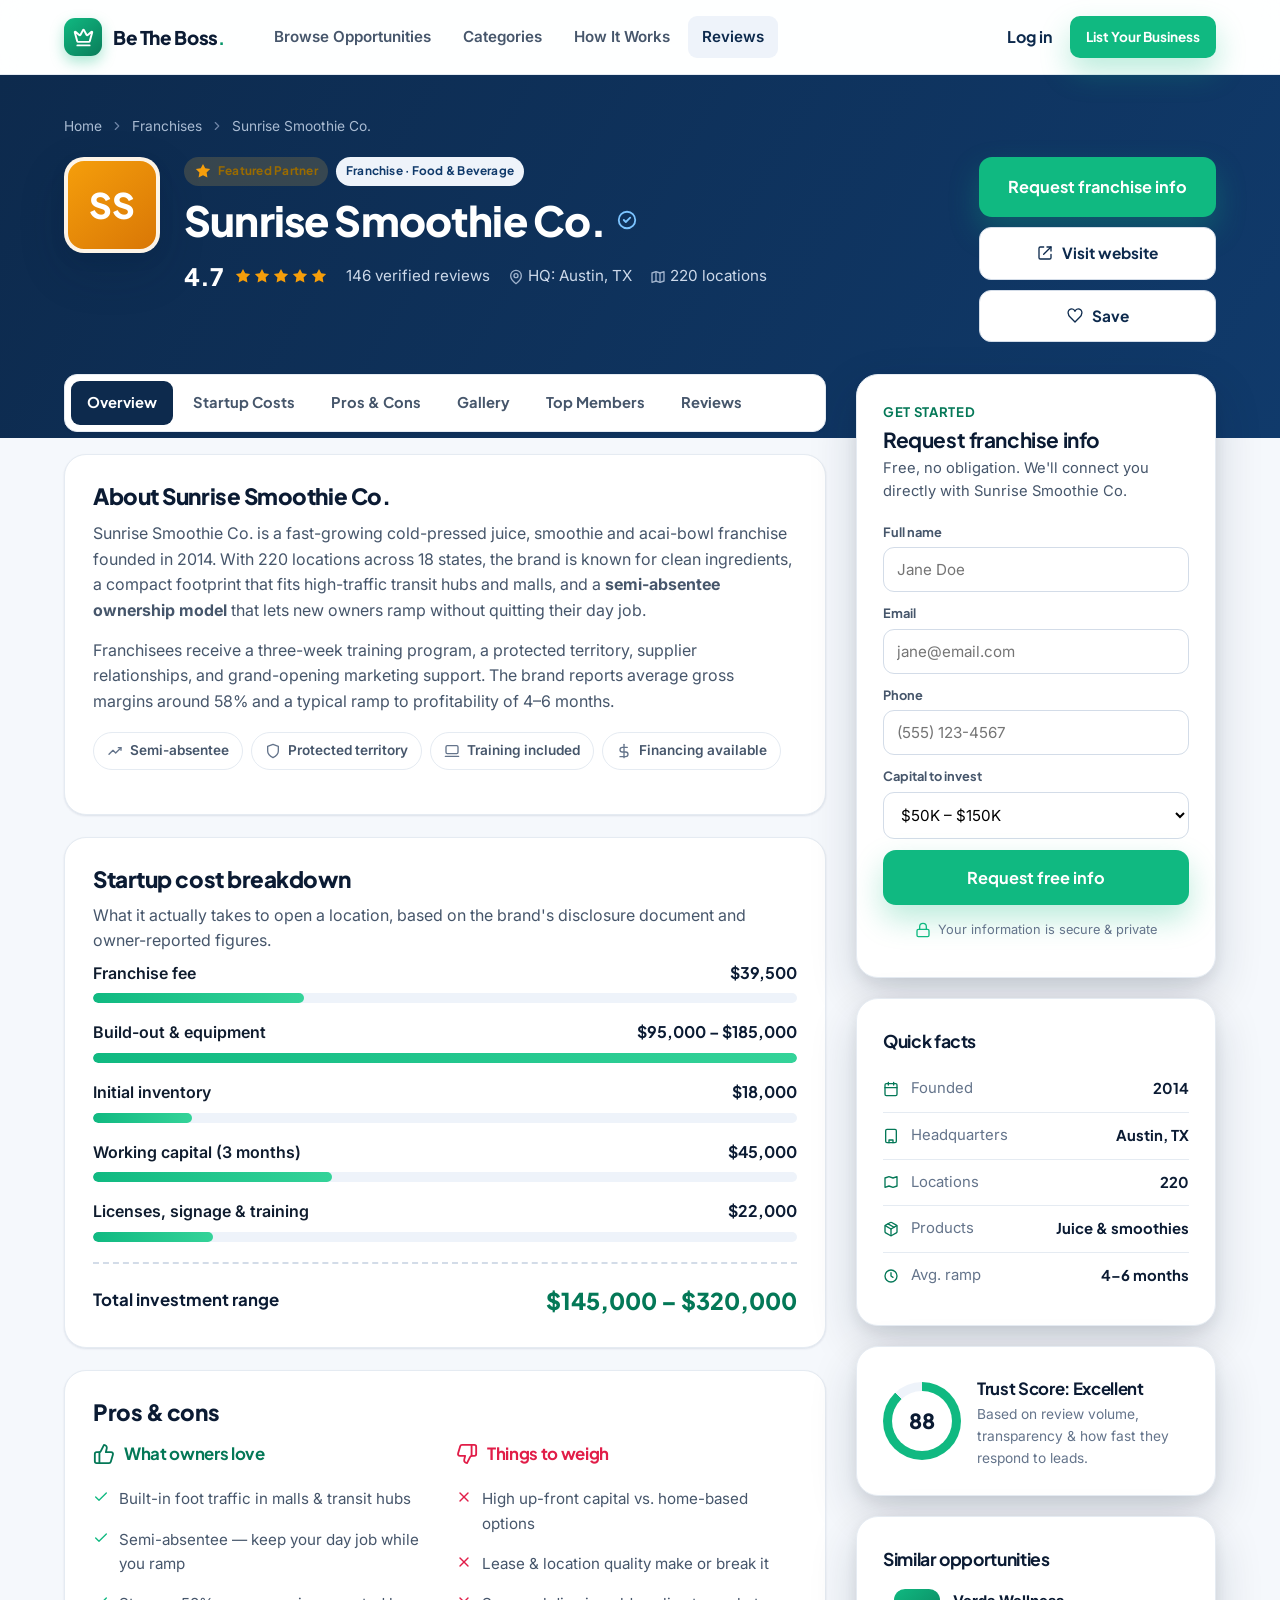
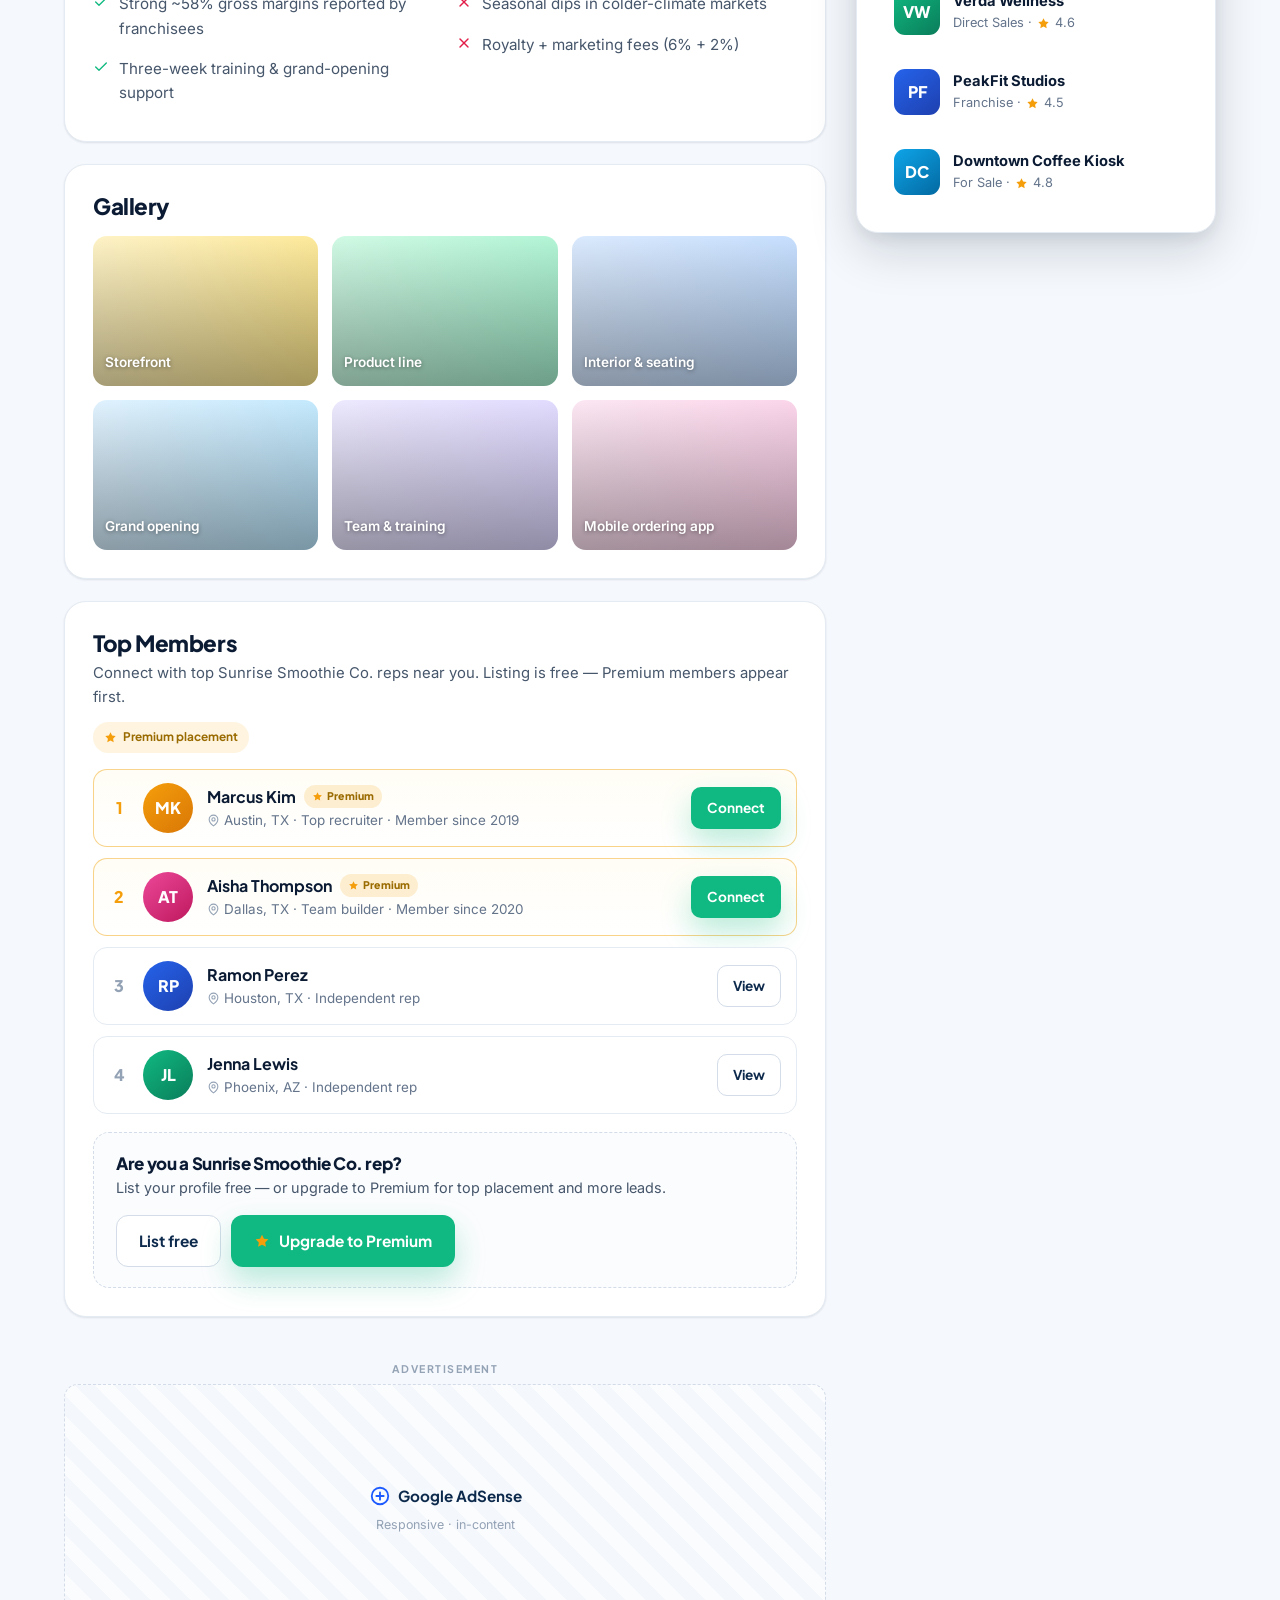
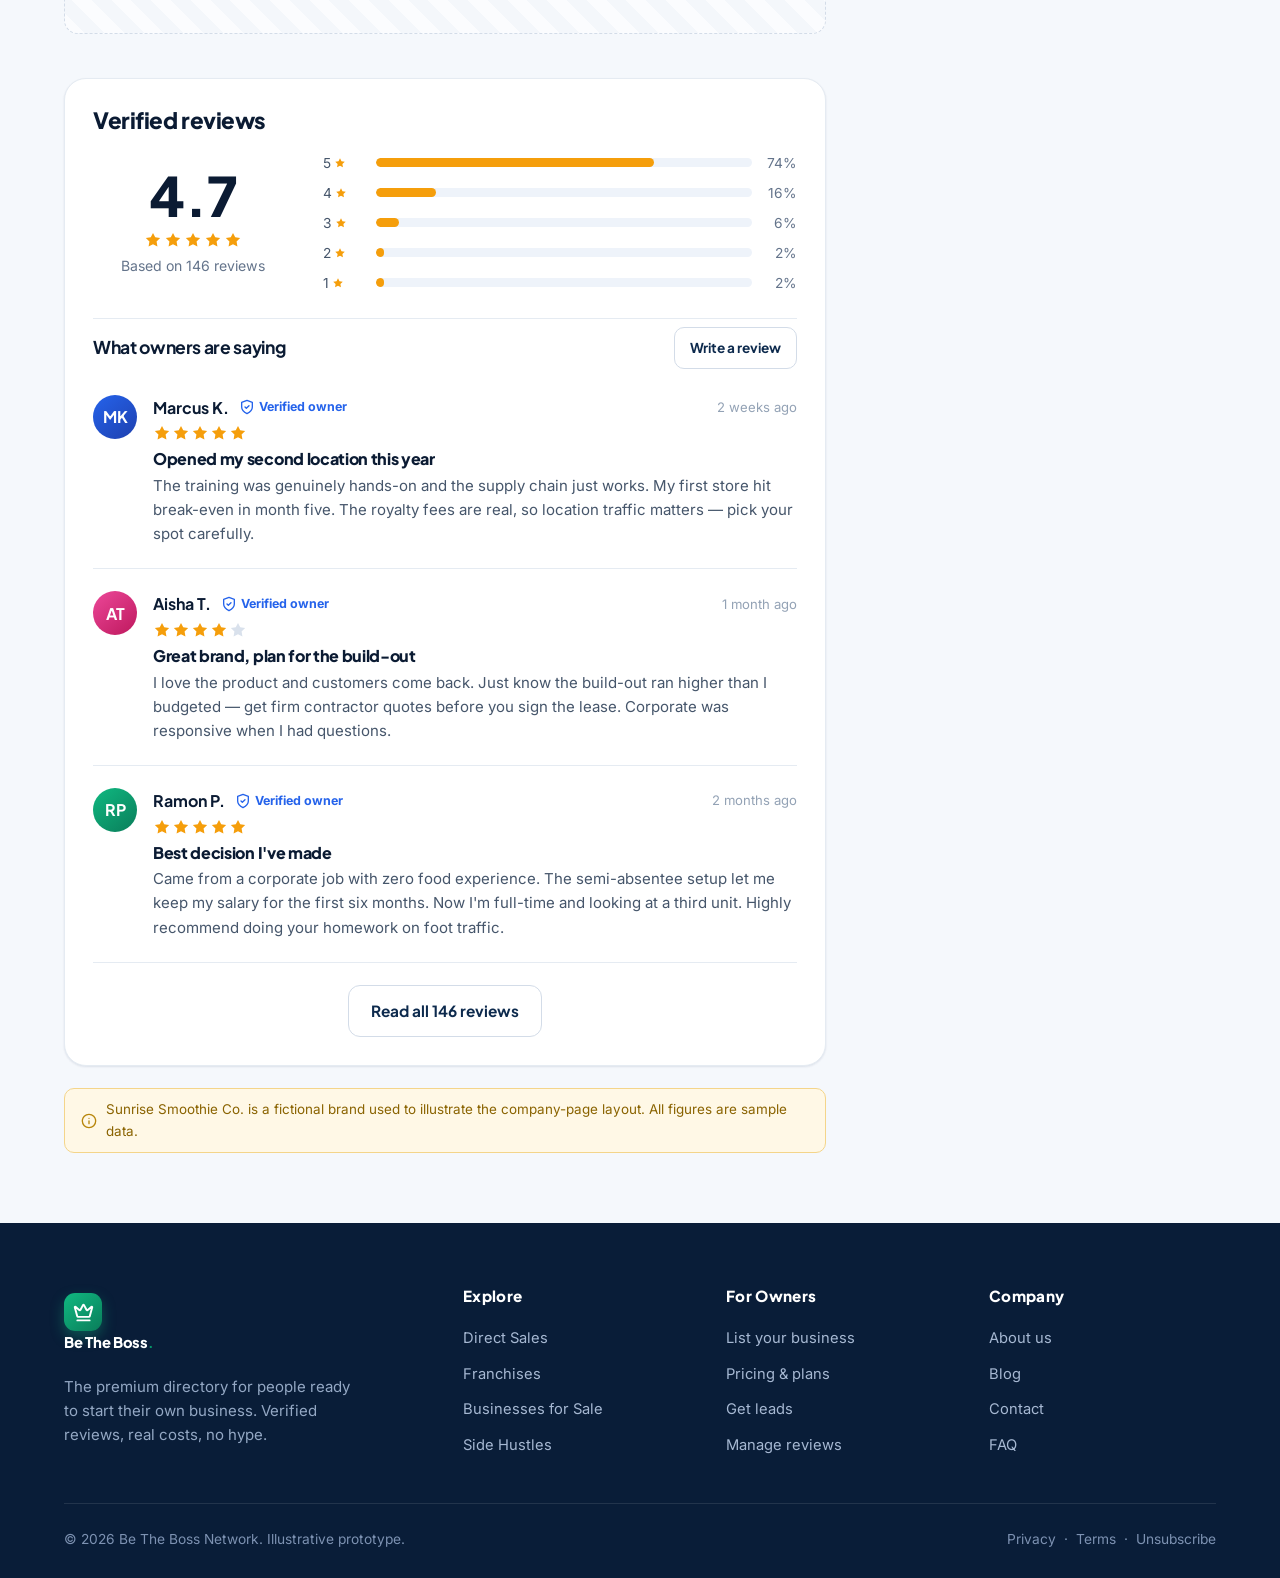
==== commit ac9be864: "Directory ad placements (leaderboard/in-feed/sidebar/end) + Top Members free/premium on listings Co-" ====
--- a/company.html
+++ b/company.html
@@ -93,6 +93,7 @@
         <a href="#costs">Startup Costs</a>
         <a href="#proscons">Pros &amp; Cons</a>
         <a href="#gallery">Gallery</a>
+        <a href="#members">Top Members</a>
         <a href="#reviews">Reviews</a>
       </nav>
 
@@ -160,6 +161,77 @@
           <div class="shot cv-5"><span>Mobile ordering app</span></div>
         </div>
       </section>
+
+      <!-- Top Members (free listing + paid premium placement) -->
+      <section id="members" class="card">
+        <div class="members-head">
+          <div>
+            <h2>Top Members</h2>
+            <p class="sub">Connect with top Sunrise Smoothie Co. reps near you. Listing is free — Premium members appear first.</p>
+          </div>
+          <span class="tier-note"><svg class="star" viewBox="0 0 24 24"><path d="M12 2.5l2.95 5.98 6.6.96-4.77 4.65 1.13 6.57L12 17.55l-5.9 3.1 1.13-6.57L2.45 9.44l6.6-.96z"/></svg> Premium placement</span>
+        </div>
+        <div class="member-grid">
+
+          <div class="member-card premium">
+            <span class="member-rank">1</span>
+            <span class="member-avatar lg-3">MK</span>
+            <div class="member-info">
+              <div class="mname">Marcus Kim <span class="member-badge"><svg class="star" viewBox="0 0 24 24"><path d="M12 2.5l2.95 5.98 6.6.96-4.77 4.65 1.13 6.57L12 17.55l-5.9 3.1 1.13-6.57L2.45 9.44l6.6-.96z"/></svg> Premium</span></div>
+              <div class="mmeta"><svg class="ico" viewBox="0 0 24 24"><path d="M20 10c0 6-8 12-8 12s-8-6-8-12a8 8 0 0 1 16 0Z"/><circle cx="12" cy="10" r="3"/></svg> Austin, TX · Top recruiter · Member since 2019</div>
+            </div>
+            <a class="btn btn-primary btn-sm" href="#">Connect</a>
+          </div>
+
+          <div class="member-card premium">
+            <span class="member-rank">2</span>
+            <span class="member-avatar lg-5">AT</span>
+            <div class="member-info">
+              <div class="mname">Aisha Thompson <span class="member-badge"><svg class="star" viewBox="0 0 24 24"><path d="M12 2.5l2.95 5.98 6.6.96-4.77 4.65 1.13 6.57L12 17.55l-5.9 3.1 1.13-6.57L2.45 9.44l6.6-.96z"/></svg> Premium</span></div>
+              <div class="mmeta"><svg class="ico" viewBox="0 0 24 24"><path d="M20 10c0 6-8 12-8 12s-8-6-8-12a8 8 0 0 1 16 0Z"/><circle cx="12" cy="10" r="3"/></svg> Dallas, TX · Team builder · Member since 2020</div>
+            </div>
+            <a class="btn btn-primary btn-sm" href="#">Connect</a>
+          </div>
+
+          <div class="member-card">
+            <span class="member-rank">3</span>
+            <span class="member-avatar lg-2">RP</span>
+            <div class="member-info">
+              <div class="mname">Ramon Perez</div>
+              <div class="mmeta"><svg class="ico" viewBox="0 0 24 24"><path d="M20 10c0 6-8 12-8 12s-8-6-8-12a8 8 0 0 1 16 0Z"/><circle cx="12" cy="10" r="3"/></svg> Houston, TX · Independent rep</div>
+            </div>
+            <a class="btn btn-ghost btn-sm" href="#">View</a>
+          </div>
+
+          <div class="member-card">
+            <span class="member-rank">4</span>
+            <span class="member-avatar lg-1">JL</span>
+            <div class="member-info">
+              <div class="mname">Jenna Lewis</div>
+              <div class="mmeta"><svg class="ico" viewBox="0 0 24 24"><path d="M20 10c0 6-8 12-8 12s-8-6-8-12a8 8 0 0 1 16 0Z"/><circle cx="12" cy="10" r="3"/></svg> Phoenix, AZ · Independent rep</div>
+            </div>
+            <a class="btn btn-ghost btn-sm" href="#">View</a>
+          </div>
+
+        </div>
+
+        <div class="member-cta">
+          <div class="mc-text">
+            <h4>Are you a Sunrise Smoothie Co. rep?</h4>
+            <p>List your profile free — or upgrade to Premium for top placement and more leads.</p>
+          </div>
+          <div class="mc-actions">
+            <a class="btn btn-ghost" href="#">List free</a>
+            <a class="btn btn-primary" href="#"><svg class="star" viewBox="0 0 24 24" style="width:16px;height:16px"><path d="M12 2.5l2.95 5.98 6.6.96-4.77 4.65 1.13 6.57L12 17.55l-5.9 3.1 1.13-6.57L2.45 9.44l6.6-.96z"/></svg> Upgrade to Premium</a>
+          </div>
+        </div>
+      </section>
+
+      <!-- in-content ad -->
+      <div class="ad-slot">
+        <div class="ad-label">Advertisement</div>
+        <div class="ad-box"><span class="gtag"><svg class="g" viewBox="0 0 24 24" style="fill:none"><circle cx="12" cy="12" r="9" stroke="#1E5BFF" stroke-width="2"/><path d="M12 8v8M8 12h8" stroke="#1E5BFF" stroke-width="2" stroke-linecap="round"/></svg> Google AdSense</span><small>Responsive · in-content</small></div>
+      </div>
 
       <!-- Reviews -->
       <section id="reviews" class="card">
--- a/assets/styles.css
+++ b/assets/styles.css
@@ -509,3 +509,50 @@
 /* reveal on load */
 .reveal{opacity:0;transform:translateY(16px);transition:opacity .6s ease,transform .6s ease}
 .reveal.in{opacity:1;transform:none}
+
+/* ============================================================
+   AD PLACEMENTS (content pages — directory, company)
+   Positioned for revenue: top leaderboard, in-feed between
+   listings, sticky sidebar, end-of-content.
+   ============================================================ */
+.ad-slot{margin:22px 0}
+.ad-label{text-align:center;font-size:.66rem;letter-spacing:.14em;text-transform:uppercase;color:var(--faint);font-weight:700;font-family:var(--font-head);margin-bottom:6px}
+.ad-box{border:1px dashed var(--border-strong);border-radius:14px;background:repeating-linear-gradient(45deg,#fbfcfe,#fbfcfe 14px,#f4f7fb 14px,#f4f7fb 28px);min-height:250px;display:flex;flex-direction:column;align-items:center;justify-content:center;gap:6px;color:var(--subtle);text-align:center;padding:18px}
+.ad-box .gtag{display:inline-flex;align-items:center;gap:7px;font-family:var(--font-head);font-weight:700;color:var(--navy);font-size:.95rem}
+.ad-box .gtag .g{width:22px;height:22px}
+.ad-box small{color:var(--faint);font-size:.78rem}
+.ad-leaderboard .ad-box{min-height:100px}
+.ad-feed{grid-column:1 / -1}
+.ad-feed .ad-label{margin-top:2px}
+.ad-feed .ad-box{min-height:130px}
+.filters .ad-slot{margin:18px 0 0}
+.filters .ad-box{min-height:260px}
+
+/* ============================================================
+   TOP MEMBERS (free listing + paid premium placement)
+   ============================================================ */
+.members-head{display:flex;align-items:flex-start;justify-content:space-between;gap:12px;flex-wrap:wrap}
+.members-head .sub{color:var(--muted);font-size:.93rem;margin-top:4px}
+.tier-note{display:inline-flex;align-items:center;gap:6px;font-size:.74rem;font-weight:700;font-family:var(--font-head);color:#9a6b00;background:rgba(244,183,64,.16);padding:6px 11px;border-radius:999px;white-space:nowrap}
+.tier-note .star{width:13px;height:13px}
+.member-grid{display:flex;flex-direction:column;gap:11px;margin-top:16px}
+.member-card{display:flex;align-items:center;gap:14px;border:1px solid var(--border);border-radius:14px;padding:13px 15px;transition:box-shadow .15s,border-color .15s;background:#fff}
+.member-card:hover{box-shadow:var(--shadow);border-color:transparent}
+.member-card.premium{border-color:rgba(244,183,64,.6);background:linear-gradient(180deg,#fffdf5,#fff)}
+.member-rank{width:20px;text-align:center;font-family:var(--font-head);font-weight:800;color:var(--faint);flex:none}
+.member-card.premium .member-rank{color:var(--amber)}
+.member-avatar{width:50px;height:50px;border-radius:50%;display:grid;place-items:center;color:#fff;font-family:var(--font-head);font-weight:800;flex:none}
+.member-info{flex:1;min-width:0}
+.member-info .mname{font-family:var(--font-head);font-weight:700;color:var(--ink);display:flex;align-items:center;gap:8px;flex-wrap:wrap}
+.member-info .mmeta{color:var(--subtle);font-size:.84rem;margin-top:1px}
+.member-info .mmeta .ico{width:13px;height:13px;vertical-align:-2px;color:var(--faint)}
+.member-badge{display:inline-flex;align-items:center;gap:4px;font-size:.66rem;font-weight:800;font-family:var(--font-head);letter-spacing:.02em;padding:3px 8px;border-radius:999px;background:rgba(244,183,64,.22);color:#9a6b00}
+.member-badge .star{width:11px;height:11px}
+.member-cta{margin-top:18px;border:1.5px dashed var(--border-strong);border-radius:16px;padding:20px 22px;display:flex;align-items:center;justify-content:space-between;gap:16px;flex-wrap:wrap;background:var(--surface-2)}
+.member-cta .mc-text h4{font-family:var(--font-head);font-size:1.06rem;color:var(--ink)}
+.member-cta .mc-text p{color:var(--muted);font-size:.9rem;margin-top:3px}
+.member-cta .mc-actions{display:flex;gap:10px;flex-wrap:wrap}
+@media (max-width:560px){
+  .member-cta{flex-direction:column;align-items:flex-start}
+  .member-card .btn{padding:8px 12px}
+}
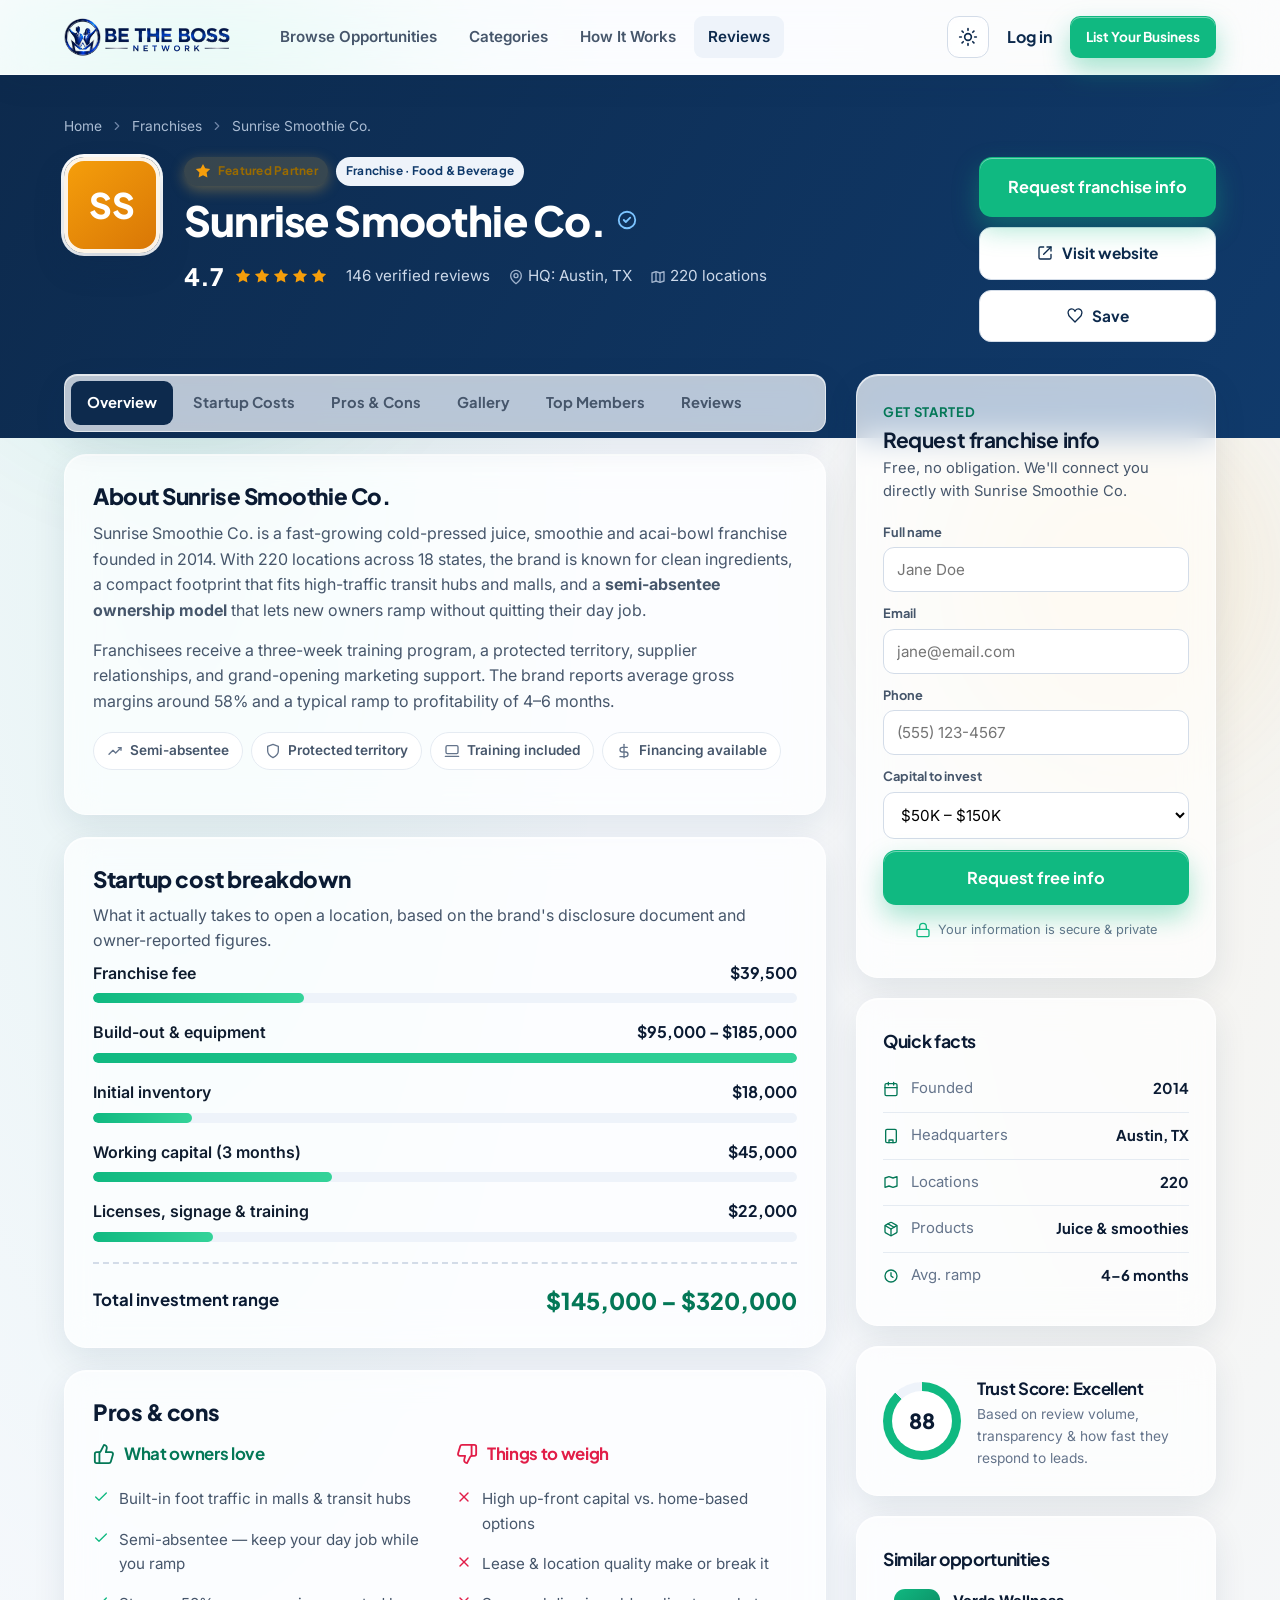
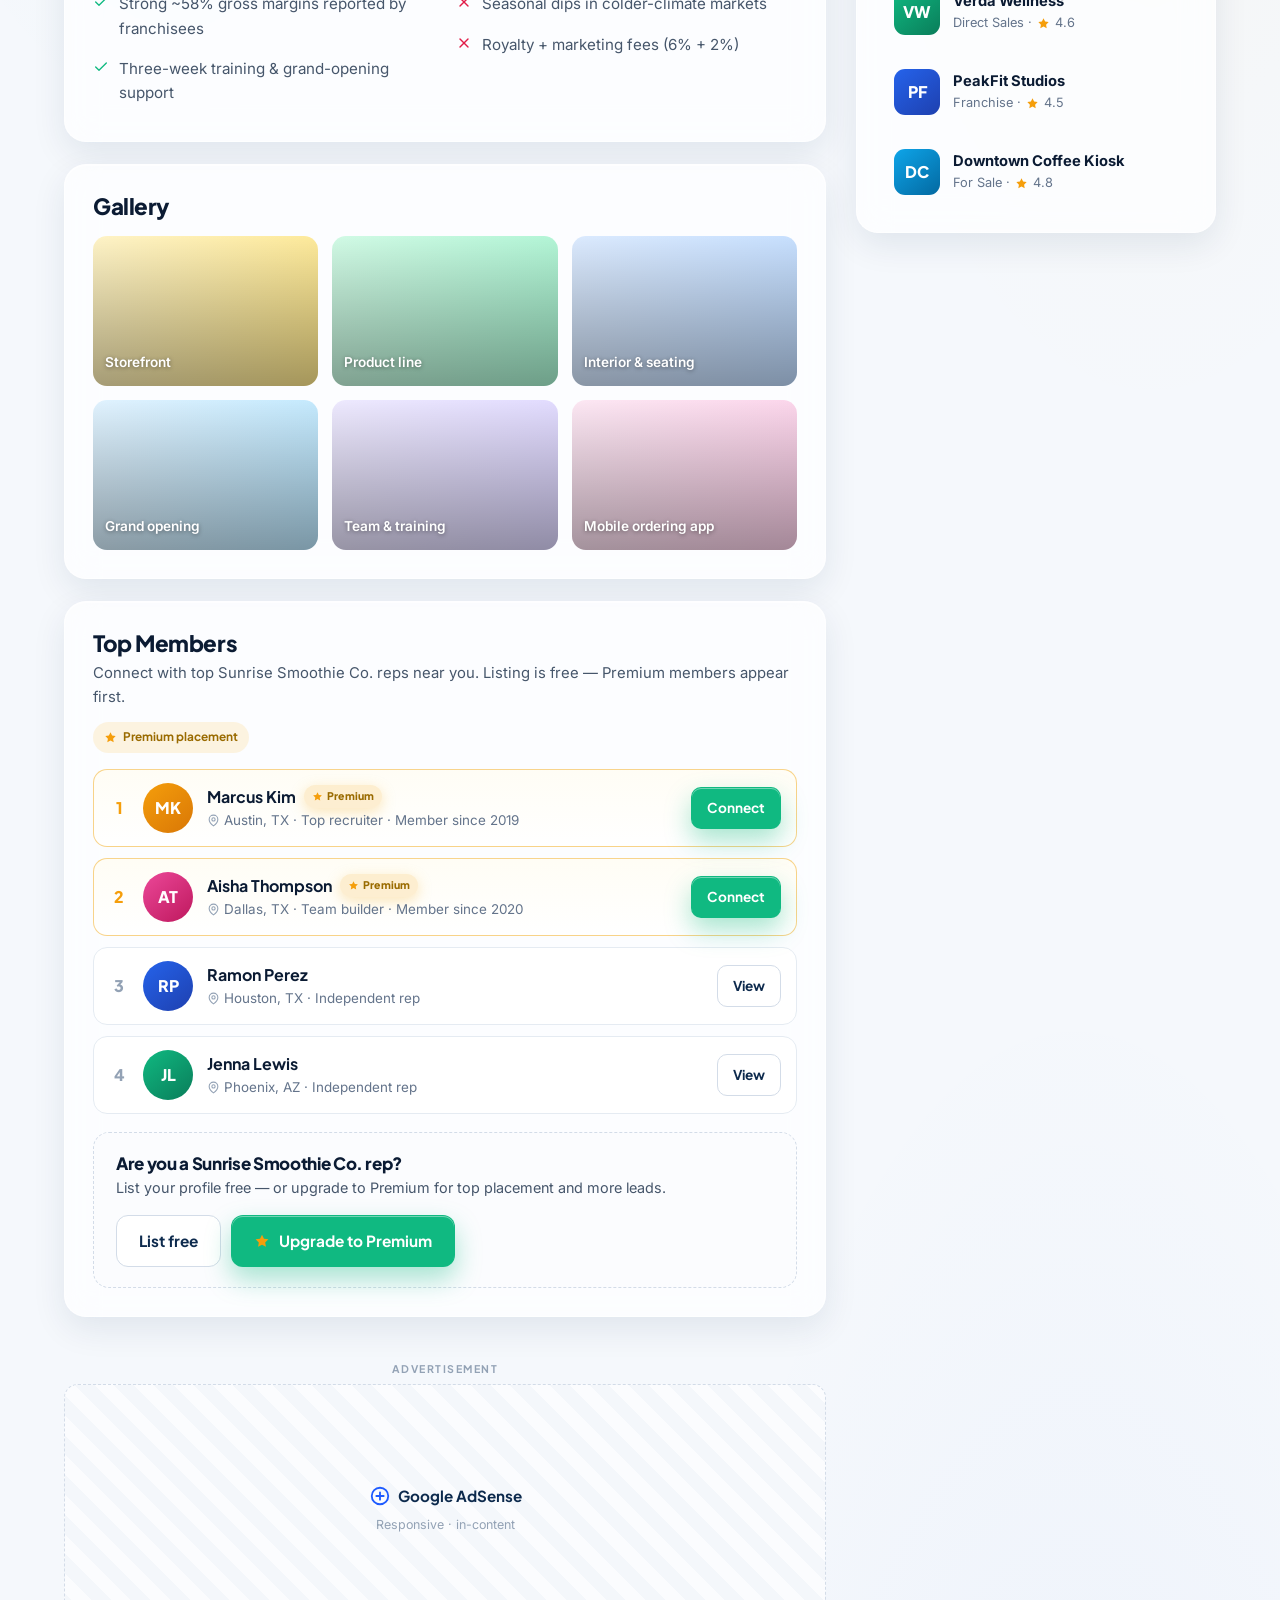
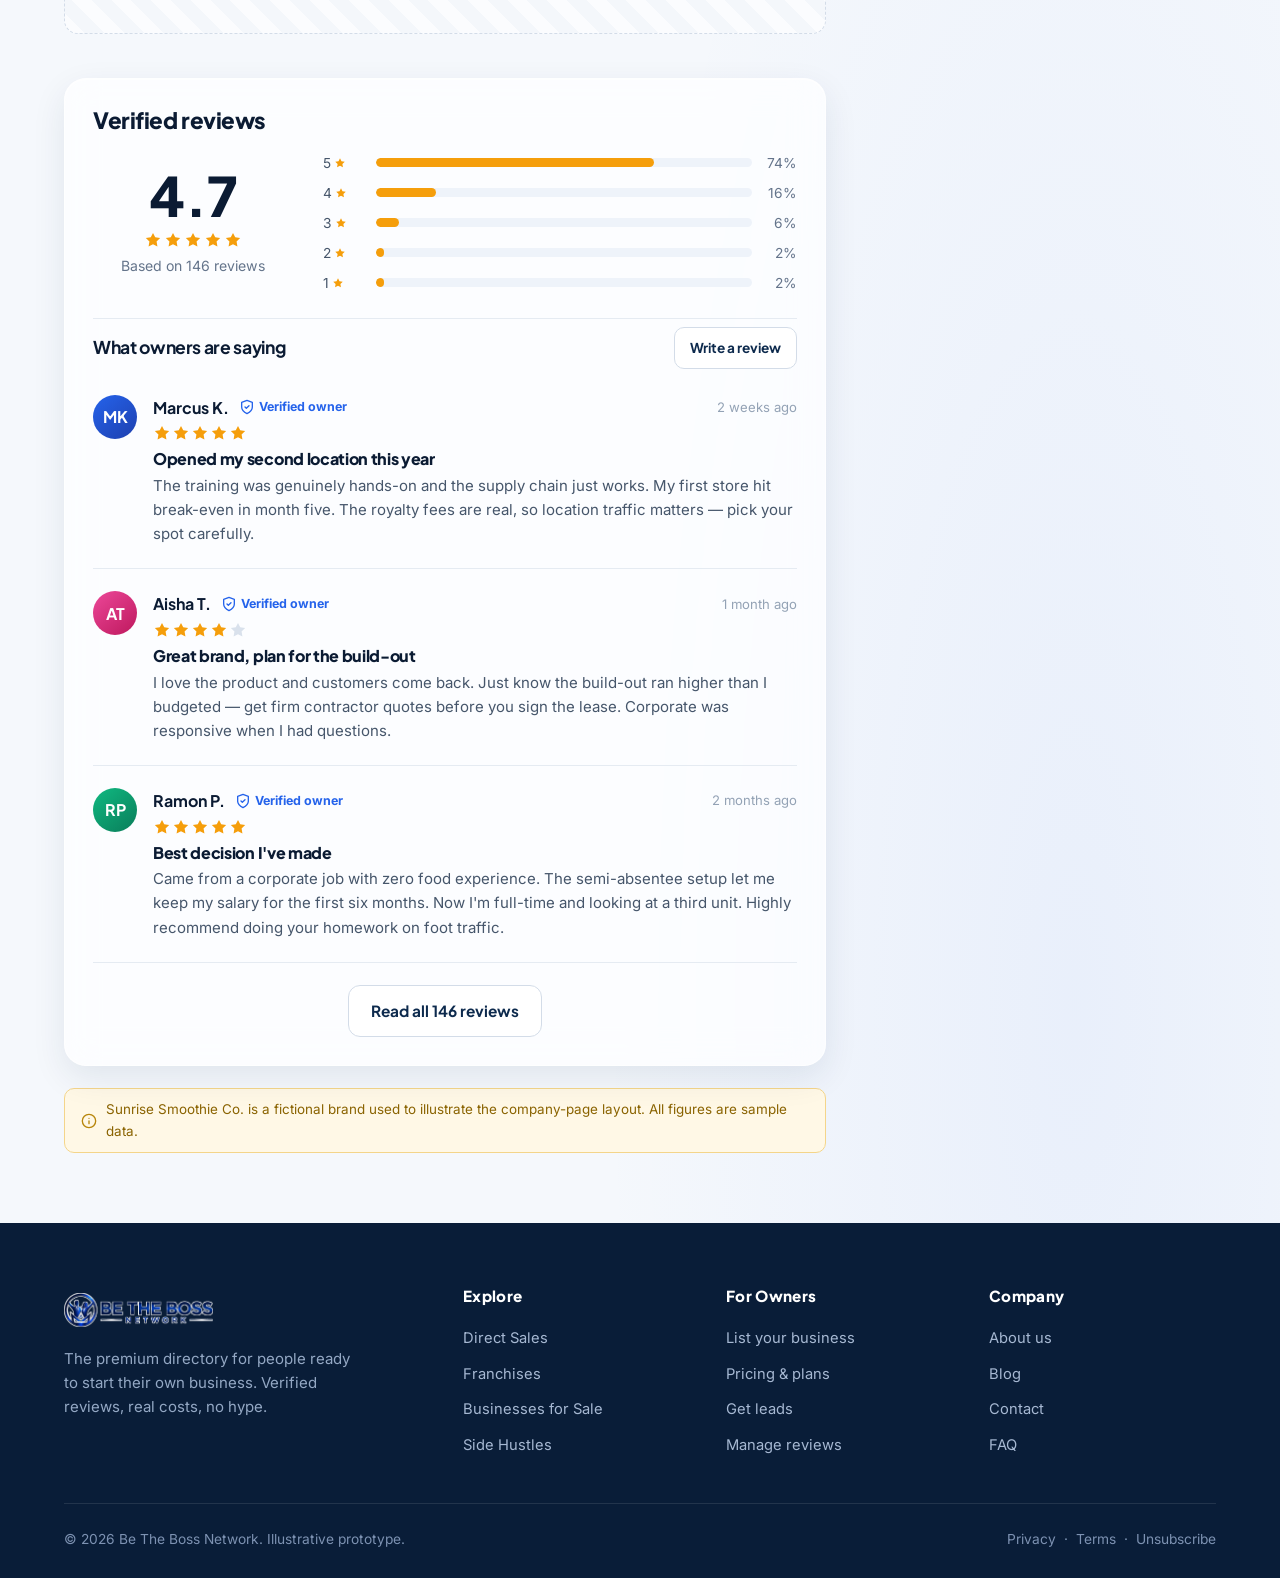
==== commit 45dcd71a: "Real logo/favicons, dark luxury theme + toggle, glass funnel screens Co-Authored-By: Claude Opus 4.8" ====
--- a/company.html
+++ b/company.html
@@ -3,6 +3,10 @@
 <head>
 <meta charset="UTF-8" />
 <meta name="viewport" content="width=device-width, initial-scale=1" />
+<link rel="icon" href="assets/brand/favicon.ico" sizes="any" />
+<link rel="icon" type="image/svg+xml" href="assets/brand/be-the-boss-favicon-256.svg" />
+<link rel="apple-touch-icon" href="assets/brand/be-the-boss-favicon-256.png" />
+<script>try{var t=localStorage.getItem('btbn-theme')||((window.matchMedia&&matchMedia('(prefers-color-scheme: dark)').matches)?'dark':'light');document.documentElement.setAttribute('data-theme',t);}catch(e){}</script>
 <title>Sunrise Smoothie Co. — Reviews, Startup Costs &amp; Franchise Info | Be The Boss Network</title>
 <meta name="description" content="Sunrise Smoothie Co. franchise reviews from real owners, full startup-cost breakdown, pros and cons, and how to request information." />
 <link rel="preconnect" href="https://fonts.googleapis.com" />
@@ -18,8 +22,8 @@
 <header class="nav">
   <div class="container nav-inner">
     <a class="brand" href="index.html">
-      <span class="brand-mark"><svg class="ico" viewBox="0 0 24 24"><path d="M11.562 3.266a.5.5 0 0 1 .876 0L15.39 8.87a1 1 0 0 0 1.516.294L21.183 5.5a.5.5 0 0 1 .798.519l-2.834 10.246a1 1 0 0 1-.956.734H5.81a1 1 0 0 1-.957-.734L2.02 6.02a.5.5 0 0 1 .798-.52l4.276 3.664a1 1 0 0 0 1.516-.294z"/><path d="M5 21h14"/></svg></span>
-      <span>Be The Boss<b>.</b></span>
+      <img class="brand-logo on-light" src="assets/brand/be-the-boss-nav-light-transparent.webp" alt="Be The Boss Network" />
+      <img class="brand-logo on-dark" src="assets/brand/be-the-boss-nav-dark-transparent.webp" alt="Be The Boss Network" />
     </a>
     <nav class="nav-links">
       <a href="directory.html">Browse Opportunities</a>
@@ -28,6 +32,7 @@
       <a href="company.html" class="active">Reviews</a>
     </nav>
     <div class="nav-actions">
+      <button class="theme-toggle" aria-label="Toggle dark mode" title="Toggle dark mode"><svg class="ico sun" viewBox="0 0 24 24"><circle cx="12" cy="12" r="4"/><path d="M12 2v2M12 20v2M4.9 4.9l1.4 1.4M17.7 17.7l1.4 1.4M2 12h2M20 12h2M4.9 19.1l1.4-1.4M17.7 6.3l1.4-1.4"/></svg><svg class="ico moon" viewBox="0 0 24 24"><path d="M21 12.8A9 9 0 1 1 11.2 3 7 7 0 0 0 21 12.8z"/></svg></button>
       <a class="login" href="#">Log in</a>
       <a class="btn btn-primary btn-sm" href="#">List Your Business</a>
     </div>
@@ -352,7 +357,7 @@
   <div class="container">
     <div class="footer-top">
       <div class="footer-col">
-        <a class="brand" href="index.html"><span class="brand-mark"><svg class="ico" viewBox="0 0 24 24"><path d="M11.562 3.266a.5.5 0 0 1 .876 0L15.39 8.87a1 1 0 0 0 1.516.294L21.183 5.5a.5.5 0 0 1 .798.519l-2.834 10.246a1 1 0 0 1-.956.734H5.81a1 1 0 0 1-.957-.734L2.02 6.02a.5.5 0 0 1 .798-.52l4.276 3.664a1 1 0 0 0 1.516-.294z"/><path d="M5 21h14"/></svg></span><span>Be The Boss<b>.</b></span></a>
+        <a class="brand" href="index.html"><img class="brand-logo on-dark" src="assets/brand/be-the-boss-nav-dark-transparent.webp" alt="Be The Boss Network" /></a>
         <p>The premium directory for people ready to start their own business. Verified reviews, real costs, no hype.</p>
       </div>
       <div class="footer-col"><h4>Explore</h4><a href="directory.html">Direct Sales</a><a href="directory.html">Franchises</a><a href="directory.html">Businesses for Sale</a><a href="directory.html">Side Hustles</a></div>
--- a/assets/styles.css
+++ b/assets/styles.css
@@ -556,3 +556,171 @@
   .member-cta{flex-direction:column;align-items:flex-start}
   .member-card .btn{padding:8px 12px}
 }
+
+/* ============================================================
+   PREMIUM LAYER — glassmorphism · 3D · motion
+   (appended; overrides base. Liquid-Glass direction.
+   Light-mode-safe glass; prefers-reduced-motion respected below.)
+   ============================================================ */
+
+/* --- Ambient animated background (gives glass something to refract) --- */
+body{
+  background:
+    radial-gradient(58% 48% at 14% 8%, rgba(16,185,129,.07), transparent 60%),
+    radial-gradient(54% 44% at 90% 16%, rgba(244,183,64,.07), transparent 60%),
+    radial-gradient(60% 55% at 84% 88%, rgba(37,99,235,.06), transparent 62%),
+    var(--bg);
+}
+body::before,body::after{content:"";position:fixed;border-radius:50%;filter:blur(80px);z-index:-1;pointer-events:none;opacity:.45}
+body::before{width:46vw;height:46vw;left:-9vw;top:-7vw;background:radial-gradient(circle,rgba(16,185,129,.55),transparent 65%);animation:float-a 24s ease-in-out infinite alternate}
+body::after{width:42vw;height:42vw;right:-7vw;top:34vh;background:radial-gradient(circle,rgba(244,183,64,.45),transparent 65%);animation:float-b 30s ease-in-out infinite alternate}
+@keyframes float-a{from{transform:translate3d(0,0,0) scale(1)}to{transform:translate3d(6vw,8vh,0) scale(1.14)}}
+@keyframes float-b{from{transform:translate3d(0,0,0) scale(1)}to{transform:translate3d(-7vw,-6vh,0) scale(1.1)}}
+
+/* --- Glass navbar --- */
+.nav{background:rgba(255,255,255,.62);backdrop-filter:blur(20px) saturate(160%);-webkit-backdrop-filter:blur(20px) saturate(160%);border-bottom:1px solid rgba(255,255,255,.55);box-shadow:0 6px 34px rgba(13,42,77,.07)}
+
+/* --- Glass surfaces (kept ≥0.7 opaque for readable text) --- */
+.opp-card,.cat-card,.testi,.step,.card,.lead-card,.results-card,.filters,.tabbar{
+  background:rgba(255,255,255,.72)!important;
+  backdrop-filter:blur(16px) saturate(150%);
+  -webkit-backdrop-filter:blur(16px) saturate(150%);
+  border:1px solid rgba(255,255,255,.6);
+  box-shadow:0 12px 34px rgba(13,42,77,.09), inset 0 1px 0 rgba(255,255,255,.65);
+}
+.opp-card,.cat-card,.testi,.step{will-change:transform;transform-style:preserve-3d;transition:transform .4s cubic-bezier(.2,.7,.2,1),box-shadow .4s ease,border-color .3s ease}
+.opp-card:hover,.cat-card:hover,.testi:hover,.step:hover{
+  transform:translateY(-6px);
+  box-shadow:0 30px 70px rgba(13,42,77,.20), 0 0 0 1px rgba(16,185,129,.25), inset 0 1px 0 rgba(255,255,255,.85);
+  border-color:rgba(16,185,129,.35);
+}
+
+/* --- Premium buttons: glow + sheen sweep --- */
+.btn-primary{position:relative;overflow:hidden;box-shadow:0 12px 26px rgba(16,185,129,.36), inset 0 1px 0 rgba(255,255,255,.4)}
+.btn-primary::after{content:"";position:absolute;top:0;left:0;width:100%;height:100%;background:linear-gradient(115deg,transparent 30%,rgba(255,255,255,.45),transparent 70%);transform:translateX(-130%)}
+.btn-primary:hover::after{animation:sheen .85s ease}
+@keyframes sheen{to{transform:translateX(130%)}}
+
+/* --- HERO: shimmer headline, glass search, floating glass, orbs --- */
+.hero h1 .accent{background:linear-gradient(100deg,var(--gold) 10%,#ffe9b0 50%,var(--gold) 90%);background-size:220% auto;-webkit-background-clip:text;background-clip:text;color:transparent;animation:shimmer 7s linear infinite}
+@keyframes shimmer{to{background-position:220% center}}
+.search{background:rgba(255,255,255,.92);backdrop-filter:blur(20px) saturate(160%);-webkit-backdrop-filter:blur(20px) saturate(160%);border:1px solid rgba(255,255,255,.7)}
+.hero-orb{position:absolute;border-radius:50%;filter:blur(55px);pointer-events:none;z-index:1;opacity:.5}
+.hero-orb.orb-1{width:320px;height:320px;background:radial-gradient(circle,rgba(16,185,129,.75),transparent 65%);top:-50px;left:-30px;animation:floaty 16s ease-in-out infinite}
+.hero-orb.orb-2{width:380px;height:380px;background:radial-gradient(circle,rgba(37,99,235,.6),transparent 65%);bottom:-110px;right:-40px;animation:floaty 21s ease-in-out infinite reverse}
+.hero-float{position:absolute;z-index:1;border-radius:16px;background:rgba(255,255,255,.1);backdrop-filter:blur(14px) saturate(150%);-webkit-backdrop-filter:blur(14px) saturate(150%);border:1px solid rgba(255,255,255,.3);box-shadow:0 26px 60px rgba(0,0,0,.3);color:#fff;padding:13px 16px;font-family:var(--font-head)}
+.hero-float .ff-star{color:var(--gold);width:18px;height:18px;vertical-align:-3px}
+.hero-float b{font-size:1.15rem}
+.hero-float .ff-sub{opacity:.82;font-weight:500;font-size:.76rem;font-family:var(--font-body)}
+.hero-float .ff-logo{width:38px;height:38px;border-radius:10px;display:grid;place-items:center;font-weight:800;color:#fff;background:linear-gradient(140deg,var(--gold),#d97706)}
+.float-1{top:19%;left:3.5%;animation:floaty 9s ease-in-out infinite}
+.float-2{top:27%;right:4.5%;animation:floaty 11s ease-in-out infinite reverse}
+.float-3{bottom:17%;right:8%;animation:floaty 10.5s ease-in-out infinite}
+@keyframes floaty{0%,100%{transform:translateY(0) rotate(-1.2deg)}50%{transform:translateY(-16px) rotate(1.2deg)}}
+@media (max-width:960px){.hero-float{display:none}}
+
+/* --- Reveal polish + stagger --- */
+.reveal{transition:opacity .7s ease,transform .7s cubic-bezier(.2,.7,.2,1)}
+.opp-grid .reveal:nth-child(2),.cat-grid .reveal:nth-child(2),.testi-grid .reveal:nth-child(2),.steps .reveal:nth-child(2){transition-delay:.08s}
+.opp-grid .reveal:nth-child(3),.cat-grid .reveal:nth-child(3),.testi-grid .reveal:nth-child(3),.steps .reveal:nth-child(3){transition-delay:.16s}
+.opp-grid .reveal:nth-child(4),.cat-grid .reveal:nth-child(4){transition-delay:.24s}
+.opp-grid .reveal:nth-child(5),.cat-grid .reveal:nth-child(5){transition-delay:.32s}
+.opp-grid .reveal:nth-child(6),.cat-grid .reveal:nth-child(6){transition-delay:.40s}
+
+/* --- Extra depth touches --- */
+.cat-card .cat-ico{transition:transform .35s cubic-bezier(.2,.7,.2,1),background .2s,color .2s}
+.cat-card:hover .cat-ico{transform:translateY(-3px) scale(1.08) rotate(-4deg)}
+.opp-logo,.co-logo{box-shadow:0 14px 30px rgba(13,42,77,.22),0 0 0 3px #fff}
+.badge-featured,.member-badge{box-shadow:0 4px 14px rgba(244,183,64,.35)}
+
+/* --- Respect reduced motion (in addition to the global block above) --- */
+@media (prefers-reduced-motion:reduce){
+  body::before,body::after,.hero-orb,.hero-float,.hero h1 .accent{animation:none!important}
+  .btn-primary:hover::after{animation:none!important}
+}
+
+/* ============================================================
+   BRAND LOGO · THEME TOGGLE · DARK "LUXURY" VARIANT
+   ============================================================ */
+.brand-logo{height:38px;width:auto;display:block}
+.brand-logo.on-dark{display:none}
+[data-theme="dark"] .brand-logo.on-light{display:none}
+[data-theme="dark"] .brand-logo.on-dark{display:block}
+.footer .brand-logo{height:34px;display:block}      /* footer logo (on-dark) always visible on dark footer */
+.funnel-brand .brand-logo{display:block}
+
+.theme-toggle{width:42px;height:42px;border-radius:12px;border:1px solid var(--border-strong);background:rgba(255,255,255,.5);backdrop-filter:blur(8px);-webkit-backdrop-filter:blur(8px);display:inline-flex;align-items:center;justify-content:center;color:var(--navy);cursor:pointer;transition:background .2s,color .2s,border-color .2s,transform .15s}
+.theme-toggle:hover{border-color:var(--navy);transform:translateY(-1px)}
+.theme-toggle:active{transform:translateY(0)}
+.theme-toggle .ico{width:20px;height:20px}
+.theme-toggle .moon{display:none}
+[data-theme="dark"] .theme-toggle{background:rgba(255,255,255,.06);border-color:rgba(255,255,255,.18);color:var(--gold)}
+[data-theme="dark"] .theme-toggle .sun{display:none}
+[data-theme="dark"] .theme-toggle .moon{display:block}
+
+/* ---------- DARK LUXURY THEME (data-theme="dark" on <html>) ---------- */
+[data-theme="dark"]{
+  --ink:#ffffff; --navy:#0b1426; --navy-700:#13213c; --navy-900:#05090f;
+  --bg:#070c18; --surface:#0e1626; --surface-2:#0b1322;
+  --text:#e9eefb; --muted:#b3c0db; --subtle:#8a99b8; --faint:#64748f;
+  --border:rgba(255,255,255,.10); --border-strong:rgba(255,255,255,.18);
+  --shadow-sm:0 2px 10px rgba(0,0,0,.45); --shadow:0 10px 30px rgba(0,0,0,.5); --shadow-lg:0 26px 64px rgba(0,0,0,.62);
+}
+[data-theme="dark"] body{
+  background:
+    radial-gradient(58% 48% at 14% 8%, rgba(16,185,129,.12), transparent 60%),
+    radial-gradient(54% 44% at 90% 16%, rgba(244,183,64,.11), transparent 60%),
+    radial-gradient(60% 55% at 84% 88%, rgba(37,99,235,.12), transparent 62%),
+    var(--bg);
+  color:var(--text);
+}
+[data-theme="dark"] body::before{opacity:.6}
+[data-theme="dark"] body::after{opacity:.5}
+[data-theme="dark"] h1,[data-theme="dark"] h2,[data-theme="dark"] h3,[data-theme="dark"] h4,[data-theme="dark"] h5{color:#fff}
+[data-theme="dark"] .nav{background:rgba(10,16,28,.6);border-bottom:1px solid rgba(255,255,255,.08);box-shadow:0 8px 38px rgba(0,0,0,.55)}
+[data-theme="dark"] .nav-links a{color:var(--muted)}
+[data-theme="dark"] .nav-links a:hover,[data-theme="dark"] .nav-links a.active{color:#fff;background:rgba(255,255,255,.07)}
+[data-theme="dark"] .nav-actions .login{color:#e3eaf8}
+[data-theme="dark"] .nav-toggle{color:#e3eaf8;border-color:rgba(255,255,255,.18)}
+[data-theme="dark"] .nav-mobile{background:#0b1322;border-color:rgba(255,255,255,.08)}
+[data-theme="dark"] .nav-mobile a{color:var(--muted)}
+
+/* glass surfaces in dark */
+[data-theme="dark"] .opp-card,[data-theme="dark"] .cat-card,[data-theme="dark"] .testi,[data-theme="dark"] .step,[data-theme="dark"] .card,[data-theme="dark"] .lead-card,[data-theme="dark"] .results-card,[data-theme="dark"] .filters,[data-theme="dark"] .tabbar,[data-theme="dark"] .member-card{
+  background:rgba(255,255,255,.045)!important;
+  border:1px solid rgba(255,255,255,.10);
+  box-shadow:0 22px 54px rgba(0,0,0,.5), inset 0 1px 0 rgba(255,255,255,.07);
+}
+[data-theme="dark"] .opp-card:hover,[data-theme="dark"] .cat-card:hover,[data-theme="dark"] .testi:hover,[data-theme="dark"] .step:hover{
+  box-shadow:0 36px 84px rgba(0,0,0,.62), 0 0 0 1px rgba(244,183,64,.4), inset 0 1px 0 rgba(255,255,255,.12);
+  border-color:rgba(244,183,64,.45);
+}
+[data-theme="dark"] .cat-ico{background:rgba(255,255,255,.06);color:#cfe0ff}
+[data-theme="dark"] .step .step-ico{background:rgba(16,185,129,.16);color:#5eead4}
+[data-theme="dark"] .tabbar a{color:var(--muted)}
+[data-theme="dark"] .tabbar a.active{background:var(--gold);color:#1a1205}
+
+/* controls / inputs / chips / ads in dark */
+[data-theme="dark"] .btn-ghost{background:rgba(255,255,255,.05);color:#eef3ff;border-color:rgba(255,255,255,.18)}
+[data-theme="dark"] .btn-ghost:hover{background:rgba(255,255,255,.10);border-color:rgba(255,255,255,.32)}
+[data-theme="dark"] .btn-dark{background:rgba(255,255,255,.08);color:#fff;border:1px solid rgba(255,255,255,.16)}
+[data-theme="dark"] .search{background:rgba(20,28,46,.86);border-color:rgba(255,255,255,.14)}
+[data-theme="dark"] .search .field input,[data-theme="dark"] .search .field select{color:#fff}
+[data-theme="dark"] .search .field+.field{border-color:rgba(255,255,255,.1)}
+[data-theme="dark"] .sort select,[data-theme="dark"] .range-row input,[data-theme="dark"] .lead-form input,[data-theme="dark"] .lead-form select,[data-theme="dark"] .lead-form textarea,[data-theme="dark"] .news-form input,[data-theme="dark"] .dir-search input{background:rgba(255,255,255,.06);color:#fff;border-color:rgba(255,255,255,.16)}
+[data-theme="dark"] .chip{background:rgba(255,255,255,.05);border-color:var(--border);color:var(--muted)}
+[data-theme="dark"] .check{color:var(--muted)}
+[data-theme="dark"] .active-filters .chip{background:rgba(244,183,64,.14);color:#f4d58a}
+[data-theme="dark"] .pagination a{background:rgba(255,255,255,.05);border-color:var(--border);color:var(--muted)}
+[data-theme="dark"] .pagination a.active{background:var(--gold);color:#1a1205;border-color:var(--gold)}
+[data-theme="dark"] .ad-box{background:rgba(255,255,255,.03);border-color:rgba(255,255,255,.14)}
+[data-theme="dark"] .ad-box .gtag{color:#cfe0ff}
+[data-theme="dark"] .bar,[data-theme="dark"] .rev-bar .track{background:rgba(255,255,255,.08)}
+[data-theme="dark"] .trust-ring .inner{background:var(--surface);color:#fff}
+[data-theme="dark"] .member-cta,[data-theme="dark"] .config-note,[data-theme="dark"] .proto-note{background:rgba(255,255,255,.03);border-color:var(--border-strong)}
+[data-theme="dark"] .config-note,[data-theme="dark"] .proto-note{background:rgba(244,183,64,.10);border-color:rgba(244,183,64,.3);color:#f4d58a}
+
+/* luxury gold accents in dark */
+[data-theme="dark"] .link-arrow{color:var(--gold)}
+[data-theme="dark"] .eyebrow{background:rgba(244,183,64,.14);color:#f4d58a}
+[data-theme="dark"] .opp-logo,[data-theme="dark"] .co-logo{box-shadow:0 14px 30px rgba(0,0,0,.5),0 0 0 3px rgba(255,255,255,.12)}
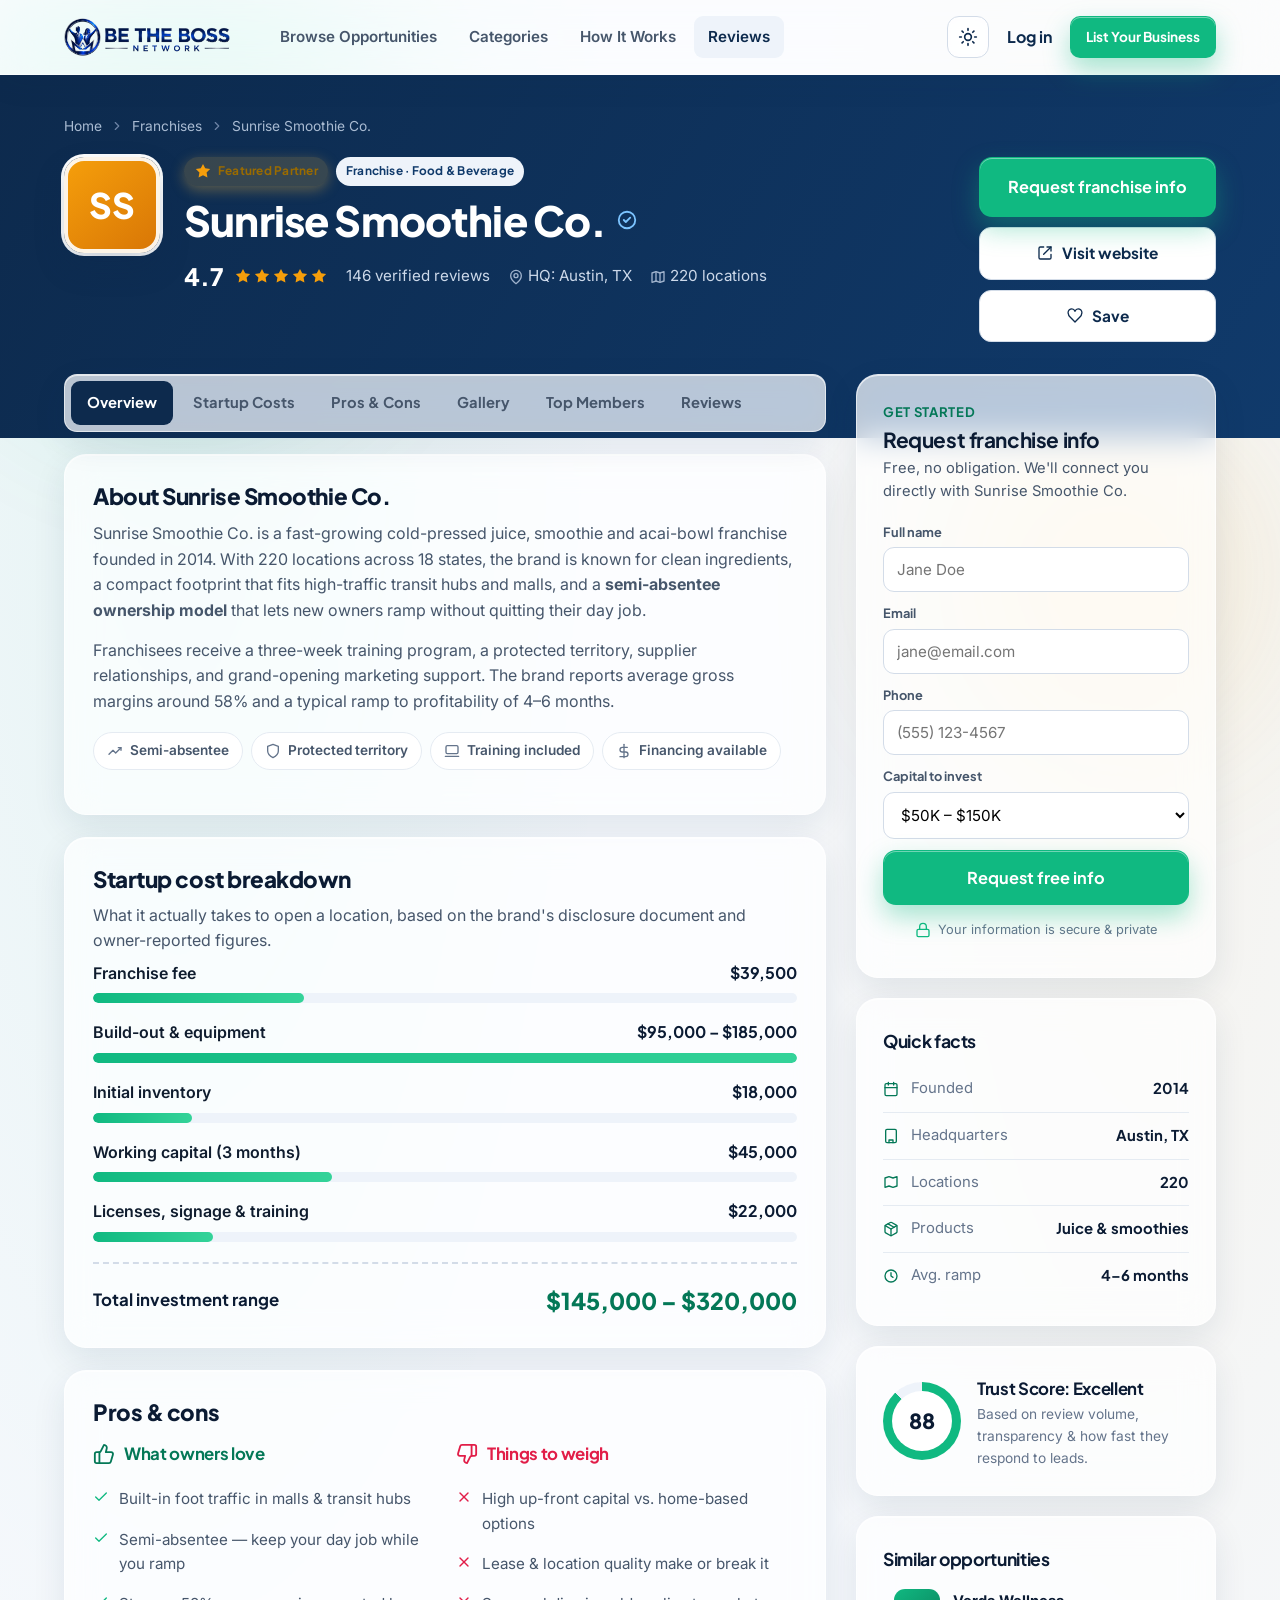
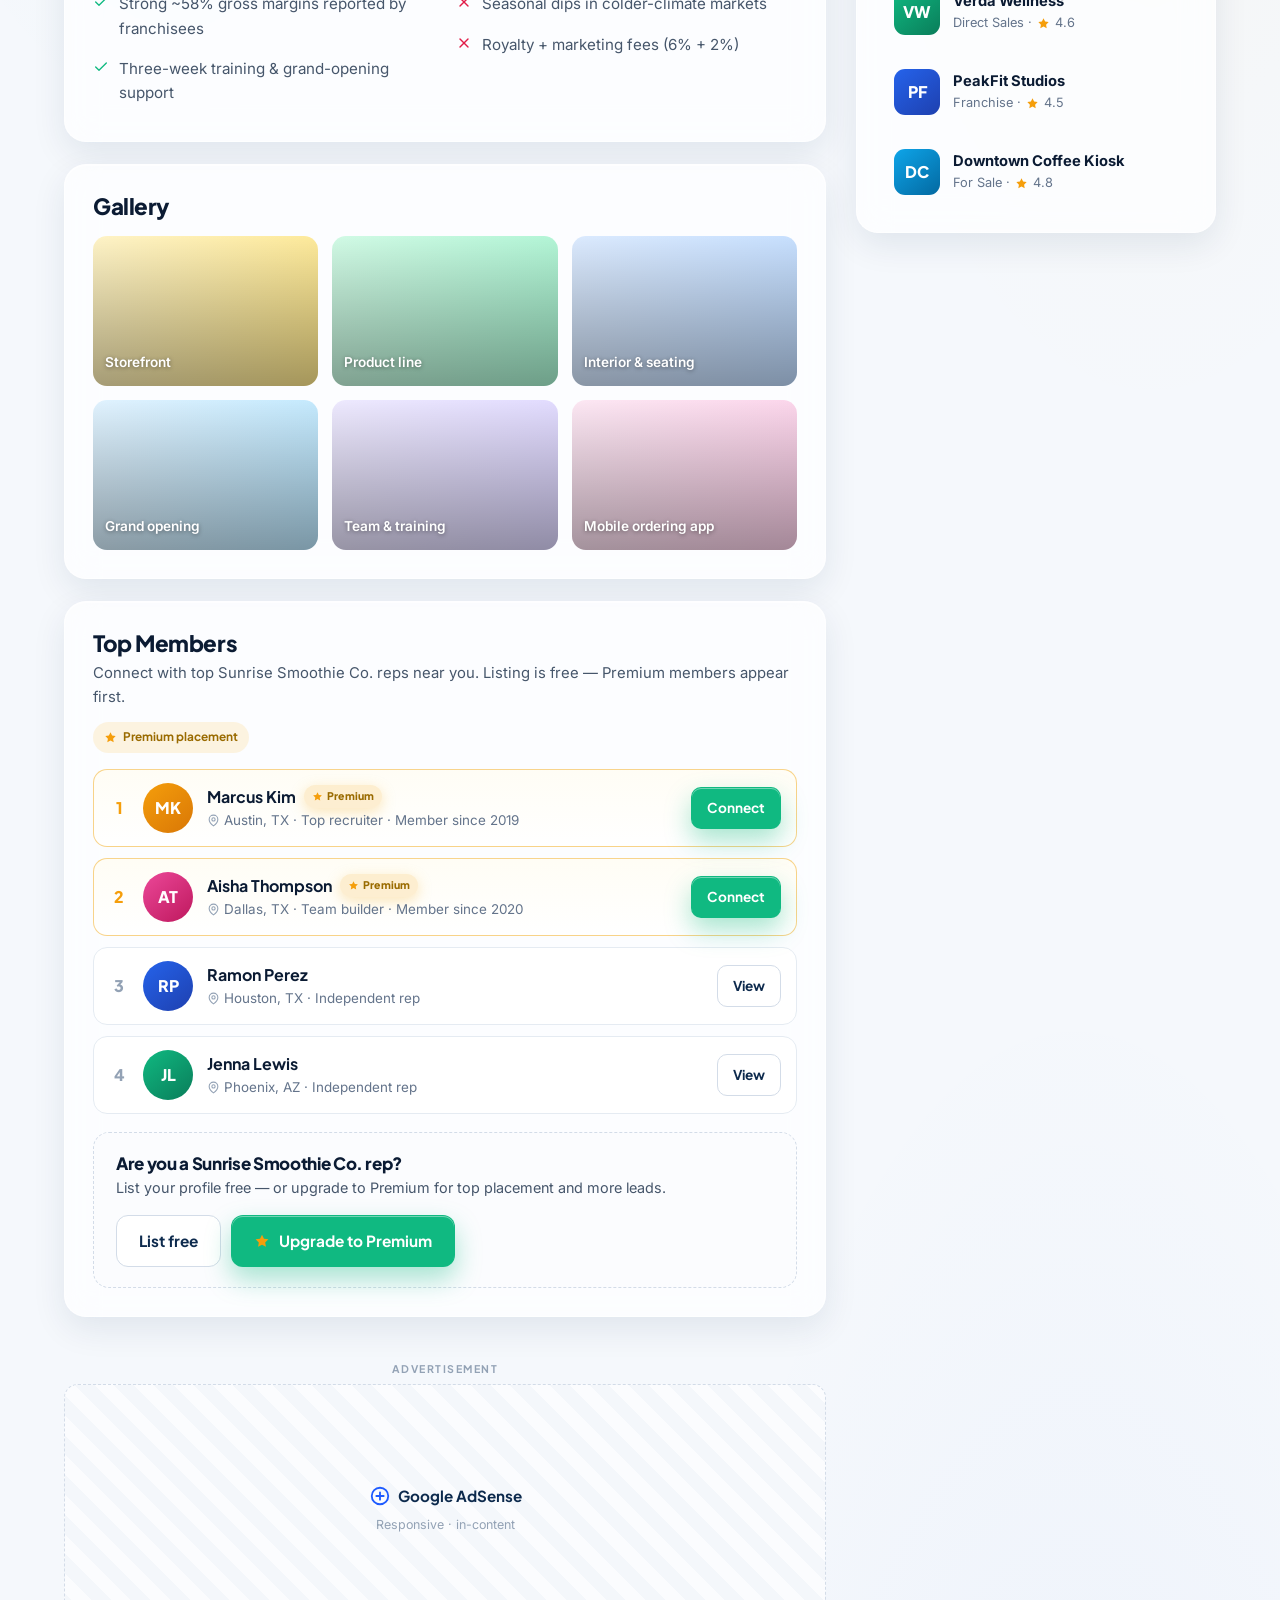
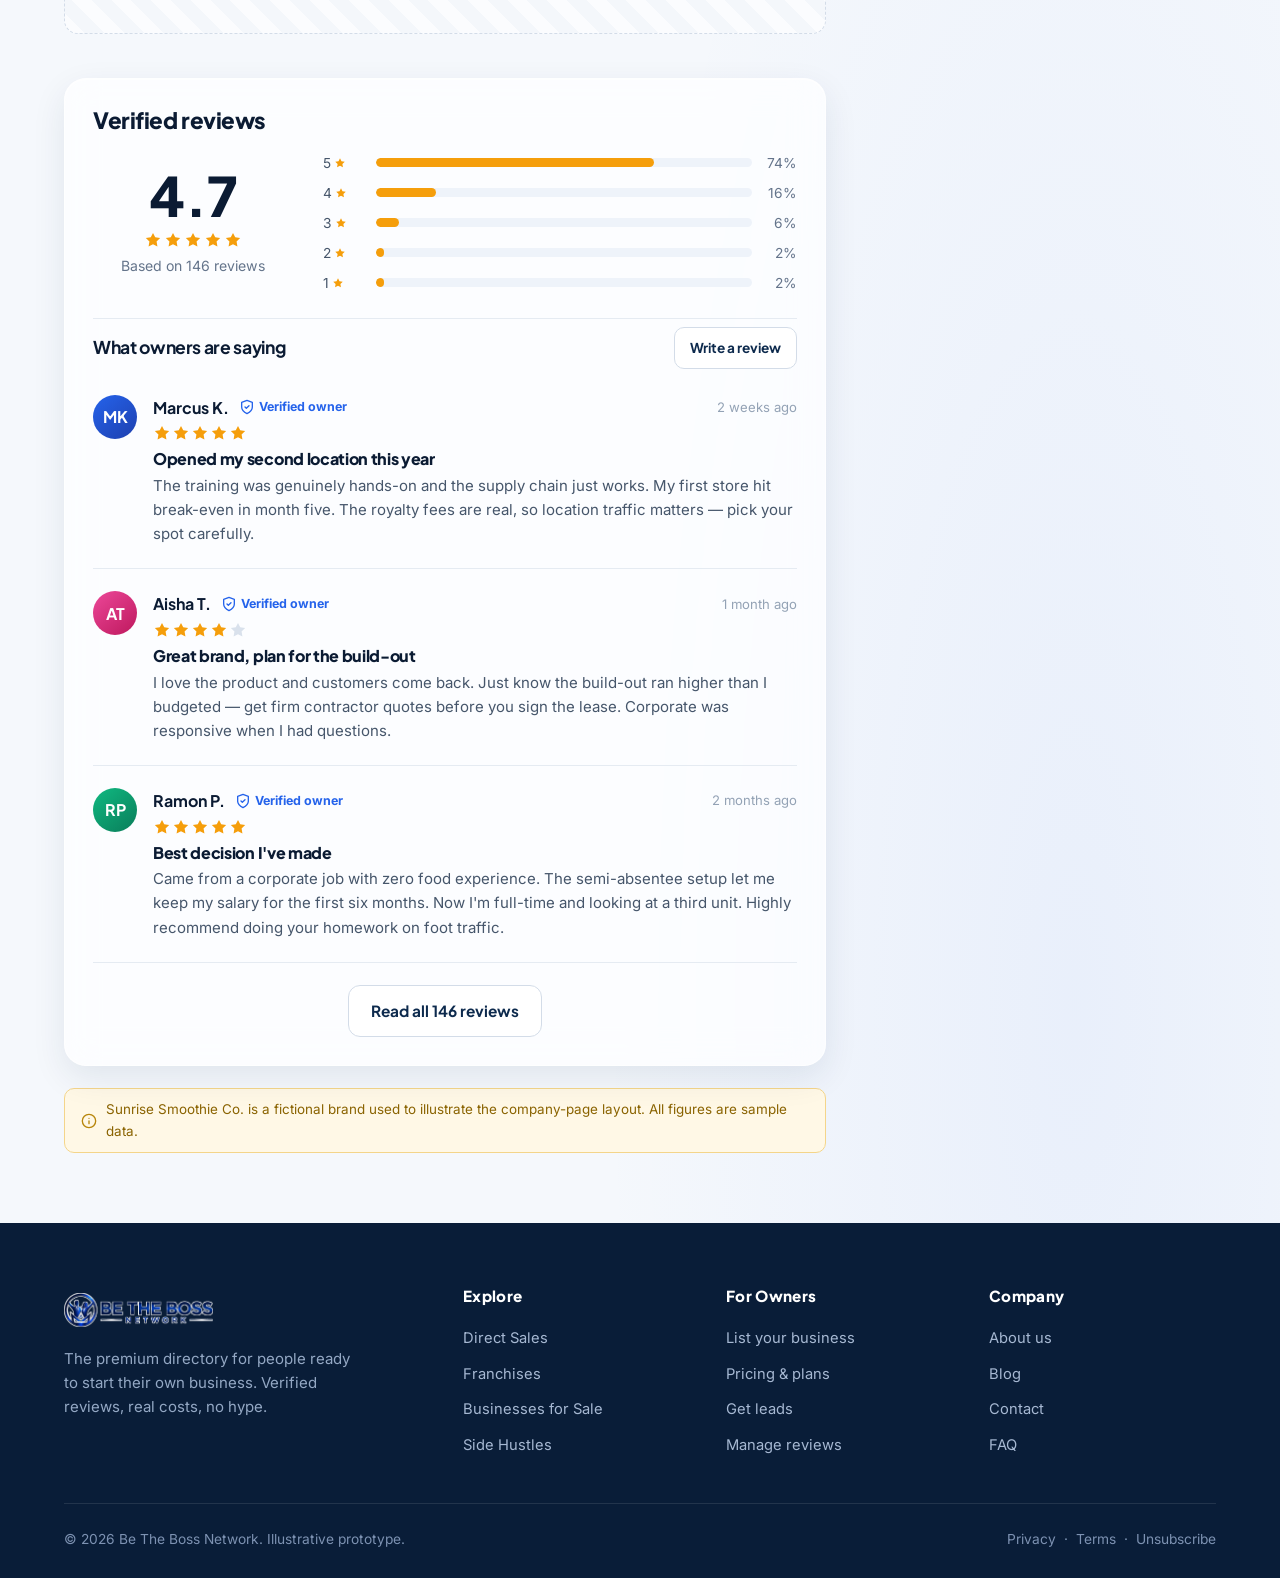
==== commit e6a0ac08: "Quiz redesigned to match OfferLogic (light glass); categories heading + scroll fix; default light; c" ====
--- a/company.html
+++ b/company.html
@@ -6,7 +6,7 @@
 <link rel="icon" href="assets/brand/favicon.ico" sizes="any" />
 <link rel="icon" type="image/svg+xml" href="assets/brand/be-the-boss-favicon-256.svg" />
 <link rel="apple-touch-icon" href="assets/brand/be-the-boss-favicon-256.png" />
-<script>try{var t=localStorage.getItem('btbn-theme')||((window.matchMedia&&matchMedia('(prefers-color-scheme: dark)').matches)?'dark':'light');document.documentElement.setAttribute('data-theme',t);}catch(e){}</script>
+<script>try{var t=localStorage.getItem('btbn-theme')||'light';document.documentElement.setAttribute('data-theme',t);}catch(e){}</script>
 <title>Sunrise Smoothie Co. — Reviews, Startup Costs &amp; Franchise Info | Be The Boss Network</title>
 <meta name="description" content="Sunrise Smoothie Co. franchise reviews from real owners, full startup-cost breakdown, pros and cons, and how to request information." />
 <link rel="preconnect" href="https://fonts.googleapis.com" />
--- a/assets/styles.css
+++ b/assets/styles.css
@@ -156,7 +156,7 @@
 /* ============================================================
    HERO
    ============================================================ */
-.hero{position:relative;background:radial-gradient(120% 130% at 80% -10%,#15407a 0%,var(--navy) 45%,var(--navy-900) 100%);color:#fff;overflow:hidden;padding:84px 0 150px}
+.hero{position:relative;background:radial-gradient(120% 130% at 80% -10%,#15407a 0%,var(--navy) 45%,var(--navy-900) 100%);color:#fff;overflow:hidden;padding:84px 0 104px}
 .hero::after{content:"";position:absolute;inset:0;background-image:radial-gradient(rgba(255,255,255,.06) 1px,transparent 1px);background-size:26px 26px;opacity:.5;pointer-events:none}
 .hero-glow{position:absolute;width:520px;height:520px;border-radius:50%;background:radial-gradient(circle,rgba(16,185,129,.32),transparent 65%);top:-160px;right:-120px;filter:blur(10px);pointer-events:none}
 .hero .container{position:relative;z-index:2}
@@ -187,7 +187,7 @@
 /* ============================================================
    CATEGORY TILES
    ============================================================ */
-.cats{margin-top:-86px;position:relative;z-index:4}
+.cats{position:relative;z-index:4;padding:56px 0 4px}
 .cat-grid{display:grid;grid-template-columns:repeat(5,1fr);gap:16px}
 .cat-card{background:#fff;border:1px solid var(--border);border-radius:var(--radius);padding:22px 18px;text-align:center;transition:transform .18s ease,box-shadow .2s ease,border-color .2s ease;box-shadow:var(--shadow-sm)}
 .cat-card:hover{transform:translateY(-4px);box-shadow:var(--shadow-lg);border-color:transparent}
@@ -482,7 +482,7 @@
   .section{padding:54px 0}
   .search{flex-direction:column}
   .search .field+.field{border-left:none;border-top:1px solid var(--border)}
-  .cats{margin-top:-50px}
+  .cats{padding-top:34px}
   .cat-grid{grid-template-columns:repeat(2,1fr)}
   .opp-grid,.steps,.testi-grid,.dir-grid,.proof-grid,.pc-grid,.gallery{grid-template-columns:1fr}
   .footer-top{grid-template-columns:1fr 1fr;gap:24px}
@@ -724,3 +724,7 @@
 [data-theme="dark"] .link-arrow{color:var(--gold)}
 [data-theme="dark"] .eyebrow{background:rgba(244,183,64,.14);color:#f4d58a}
 [data-theme="dark"] .opp-logo,[data-theme="dark"] .co-logo{box-shadow:0 14px 30px rgba(0,0,0,.5),0 0 0 3px rgba(255,255,255,.12)}
+
+/* anchor scroll offsets so the sticky nav / tabbar don't cover headings */
+#categories,#how{scroll-margin-top:96px}
+#overview,#costs,#proscons,#gallery,#members,#reviews,#request{scroll-margin-top:140px}
